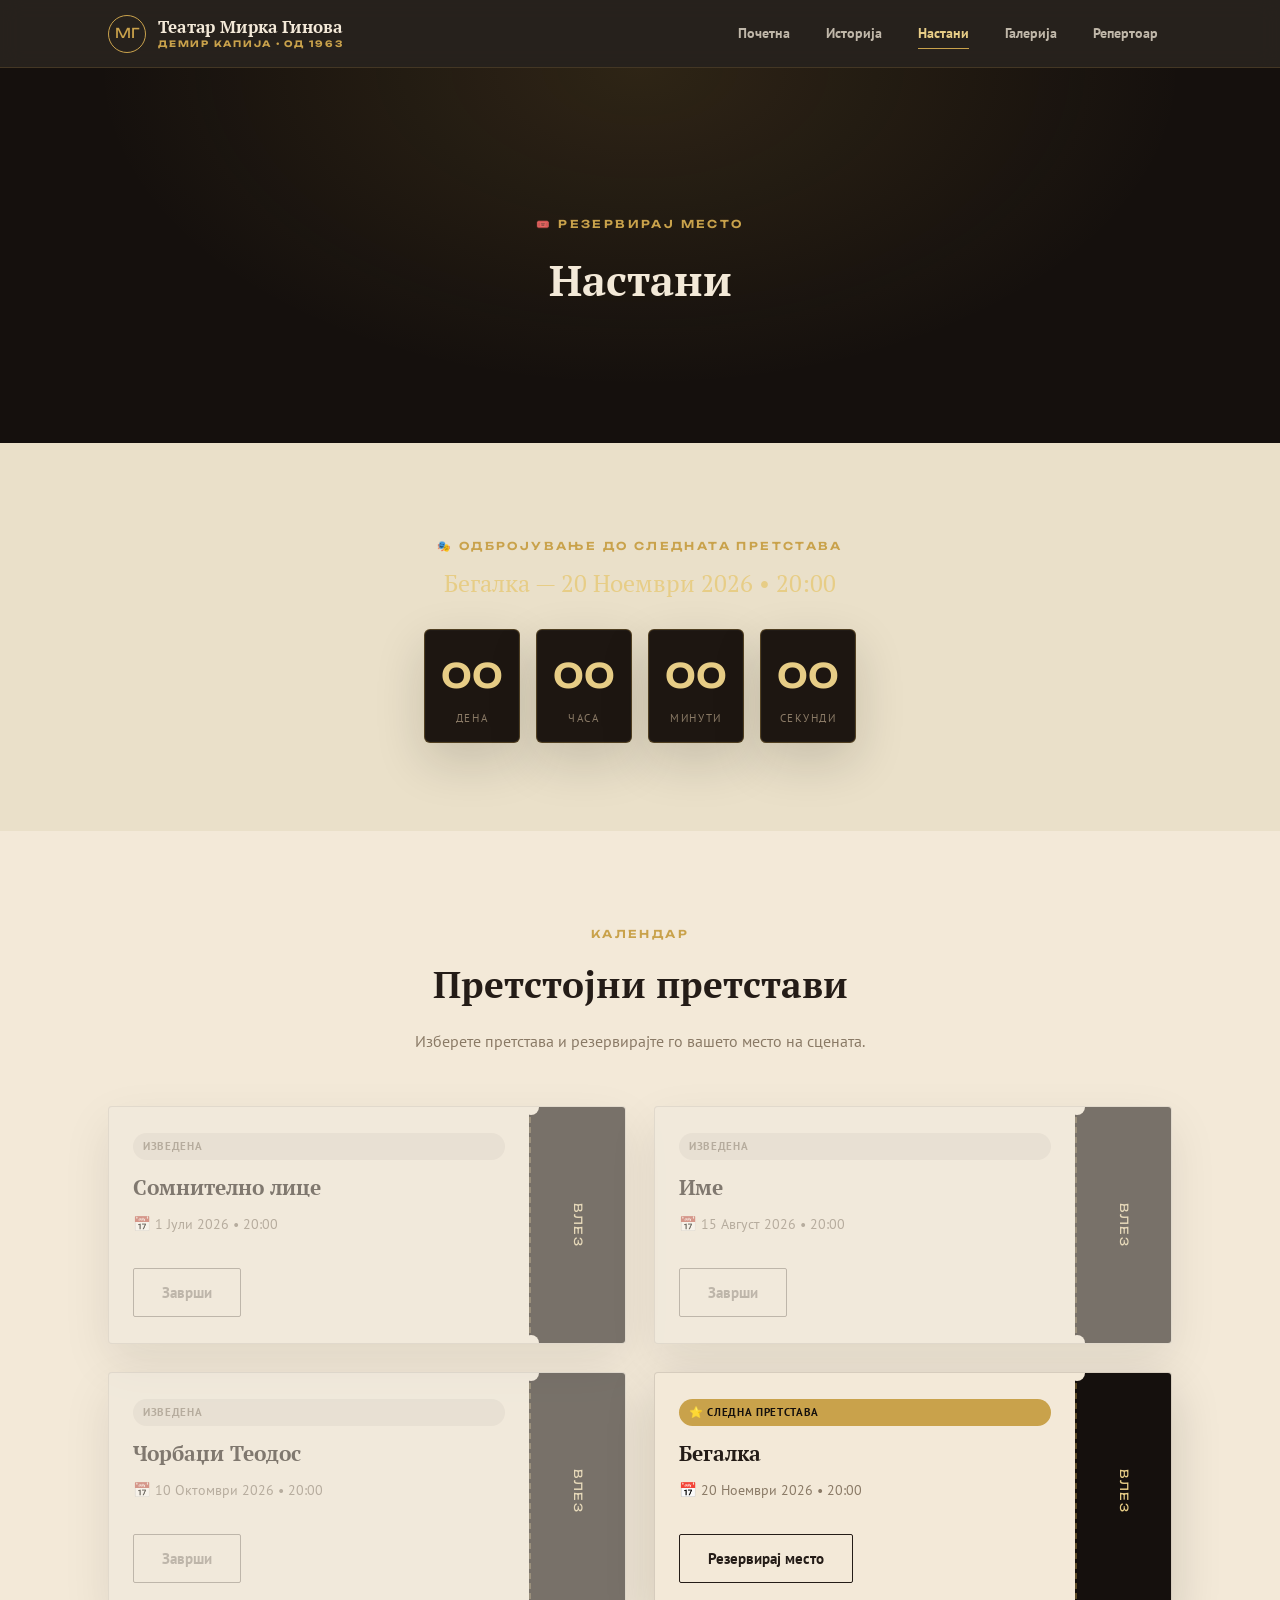
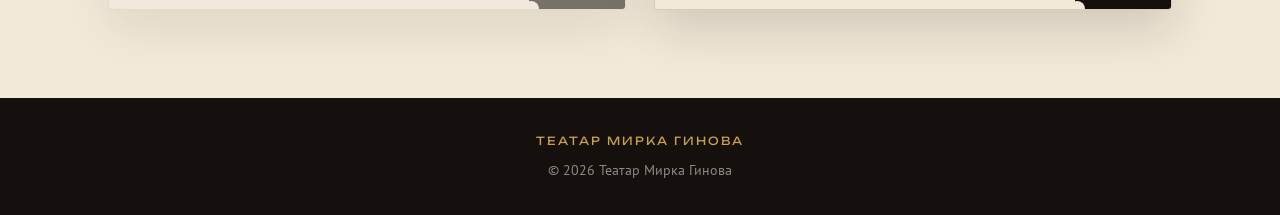
==== events.html @ 39ac3cd8 "Redesign site: new theme, animations, dynamic countdown" ====
<!DOCTYPE html>
<html lang="mk">
<head>
<meta charset="UTF-8">
<meta name="viewport" content="width=device-width, initial-scale=1.0">
<title>Настани | Театар Мирка Гинова</title>
<meta name="description" content="Официјален вебсајт на Театар Мирка Гинова. Настани, историја, галерија и културни активности.">
<link rel="stylesheet" href="style.css">
</head>
<body>

<header class="site-header">
  <div class="nav-wrap">
    <a class="brand" href="index.html">
      <span class="brand-mark">МГ</span>
      <span class="brand-name">Театар Мирка Гинова<small>Демир Капија • од 1963</small></span>
    </a>
    <button class="nav-toggle" aria-label="Мени"><span></span><span></span><span></span></button>
    <ul class="nav-links">
      <li><a href="index.html">Почетна</a></li>
      <li><a href="history.html">Историја</a></li>
      <li><a href="events.html">Настани</a></li>
      <li><a href="gallery.html">Галерија</a></li>
      <li><a href="repertoire.html">Репертоар</a></li>
    </ul>
  </div>
</header>

<section class="hero-small">
  <div class="curtain curtain-left"></div>
  <div class="curtain curtain-right"></div>
  <div class="hero-small-content">
    <span class="eyebrow">🎟️ Резервирај место</span>
    <h1>Настани</h1>
  </div>
</section>

<section data-countdown class="section-alt">
  <div class="container countdown-panel reveal">
    <div class="countdown-title">
      <span class="eyebrow">🎭 Одбројување до следната претстава</span>
      <div class="show-name" data-show-name>Се вчитува…</div>
    </div>
    <div class="countdown-grid">
      <div class="flip"><span class="num" data-d>00</span><span class="lbl">Дена</span></div>
      <div class="flip"><span class="num" data-h>00</span><span class="lbl">Часа</span></div>
      <div class="flip"><span class="num" data-m>00</span><span class="lbl">Минути</span></div>
      <div class="flip"><span class="num" data-s>00</span><span class="lbl">Секунди</span></div>
    </div>
  </div>
</section>

<section>
  <div class="container">
    <div class="section-head reveal">
      <span class="eyebrow">Календар</span>
      <h2>Претстојни претстави</h2>
      <p>Изберете претстава и резервирајте го вашето место на сцената.</p>
    </div>

    <div class="ticket-grid" id="ticket-grid">
      <article class="ticket reveal" data-show="somnitelno">
        <div class="ticket-main">
          <span class="badge badge-soon" data-badge>Наскоро</span>
          <h3>Сомнително лице</h3>
          <p class="meta">📅 1 Јули 2026 • 20:00</p>
          <button class="btn btn-outline" data-reserve="Сомнително лице">Резервирај место</button>
        </div>
        <div class="ticket-stub"><span>ВЛЕЗ</span></div>
      </article>

      <article class="ticket reveal reveal-delay-1" data-show="ime">
        <div class="ticket-main">
          <span class="badge badge-soon" data-badge>Наскоро</span>
          <h3>Име</h3>
          <p class="meta">📅 15 Август 2026 • 20:00</p>
          <button class="btn btn-outline" data-reserve="Име">Резервирај место</button>
        </div>
        <div class="ticket-stub"><span>ВЛЕЗ</span></div>
      </article>

      <article class="ticket reveal reveal-delay-2" data-show="teodos">
        <div class="ticket-main">
          <span class="badge badge-soon" data-badge>Наскоро</span>
          <h3>Чорбаџи Теодос</h3>
          <p class="meta">📅 10 Октомври 2026 • 20:00</p>
          <button class="btn btn-outline" data-reserve="Чорбаџи Теодос">Резервирај место</button>
        </div>
        <div class="ticket-stub"><span>ВЛЕЗ</span></div>
      </article>

      <article class="ticket reveal reveal-delay-3" data-show="begalka">
        <div class="ticket-main">
          <span class="badge badge-soon" data-badge>Наскоро</span>
          <h3>Бегалка</h3>
          <p class="meta">📅 20 Ноември 2026 • 20:00</p>
          <button class="btn btn-outline" data-reserve="Бегалка">Резервирај место</button>
        </div>
        <div class="ticket-stub"><span>ВЛЕЗ</span></div>
      </article>
    </div>
  </div>
</section>

<!-- Reservation confirmation modal -->
<div class="modal-overlay" id="reservation-modal">
  <div class="modal-box">
    <button class="modal-close" data-close-modal aria-label="Затвори">✕</button>
    <div class="modal-icon">🎟️</div>
    <h3>Резервација потврдена</h3>
    <p><span data-res-title>Претставата</span> — местото е ваше. Ви благодариме!</p>
    <div style="margin-top:22px;">
      <button class="btn btn-gold" data-close-modal>Во ред, фала!</button>
    </div>
  </div>
</div>

<footer class="site-footer">
  <span class="foot-mark">Театар Мирка Гинова</span>
  © 2026 Театар Мирка Гинова
</footer>

<script src="script.js"></script>
<script>
  // Mark next/past show badge dynamically based on SHOWS data
  document.addEventListener('DOMContentLoaded', () => {
    const now = new Date();
    const next = getNextShow();
    document.querySelectorAll('.ticket').forEach(t => {
      const id = t.dataset.show;
      const show = SHOWS.find(s => s.id === id);
      if (!show) return;
      const badge = t.querySelector('[data-badge]');
      const isPast = new Date(show.date) < now;
      if (show.id === next.id) {
        badge.textContent = '⭐ Следна претстава';
        badge.className = 'badge badge-next';
      } else if (isPast) {
        badge.textContent = 'Изведена';
        badge.className = 'badge badge-past';
        t.classList.add('is-past');
        const btn = t.querySelector('[data-reserve]');
        if (btn) { btn.disabled = true; btn.textContent = 'Заврши'; }
      }
    });
  });
</script>
</body>
</html>
---- style.css ----
@import url('https://fonts.googleapis.com/css2?family=Unbounded:wght@400;600;800&family=PT+Serif:ital,wght@0,400;0,700;1,400&family=PT+Sans:wght@400;700&family=Caveat:wght@600&display=swap');

/* ===================== TOKENS ===================== */
:root{
  --stage-black:#15100D;
  --stage-black-2:#1D1611;
  --curtain-1:#5E1723;
  --curtain-2:#7E2331;
  --curtain-3:#961F30;
  --gold:#C9A24B;
  --gold-light:#E7CD86;
  --cream:#F3E9D8;
  --cream-2:#EAE0C9;
  --ink:#241C17;
  --muted:#8A7A66;
  --line:rgba(36,28,23,0.14);
  --shadow-soft: 0 18px 50px rgba(21,16,13,0.16);
  --shadow-deep: 0 30px 70px rgba(0,0,0,0.4);
  --radius: 4px;
  --ease: cubic-bezier(.22,.68,0,1);
}

*,*::before,*::after{ box-sizing:border-box; }
html{ scroll-behavior:smooth; }
body{
  margin:0;
  background:var(--cream);
  color:var(--ink);
  font-family:'PT Sans', sans-serif;
  font-size:16px;
  line-height:1.65;
  -webkit-font-smoothing:antialiased;
}
img{ max-width:100%; display:block; }
a{ color:inherit; text-decoration:none; }
h1,h2,h3,h4{
  font-family:'PT Serif', serif;
  font-weight:700;
  margin:0;
  color:var(--ink);
}
.eyebrow{
  font-family:'Unbounded', sans-serif;
  font-size:.68rem;
  letter-spacing:.22em;
  text-transform:uppercase;
  color:var(--gold);
  font-weight:600;
}
.container{ max-width:1120px; margin:0 auto; padding:0 28px; }
.btn{
  display:inline-flex; align-items:center; gap:8px;
  font-family:'PT Sans', sans-serif; font-weight:700; font-size:.95rem;
  padding:14px 28px;
  border-radius:2px;
  border:1.5px solid transparent;
  cursor:pointer;
  transition:transform .35s var(--ease), box-shadow .35s var(--ease), background .3s ease, color .3s ease, border-color .3s ease;
  position:relative;
  overflow:hidden;
}
.btn:active{ transform:scale(.97); }
.btn-gold{
  background:var(--gold);
  color:var(--stage-black);
}
.btn-gold:hover{ background:var(--gold-light); box-shadow:0 10px 26px rgba(201,162,75,.35); transform:translateY(-2px); }
.btn-ghost{
  background:transparent;
  color:var(--cream);
  border-color:rgba(243,233,216,.4);
}
.btn-ghost:hover{ border-color:var(--gold); color:var(--gold-light); transform:translateY(-2px); }
.btn-outline{
  background:transparent;
  color:var(--ink);
  border-color:var(--ink);
}
.btn-outline:hover{ background:var(--ink); color:var(--cream); }
.btn:disabled{ opacity:.45; cursor:not-allowed; transform:none !important; box-shadow:none !important; }

/* ===================== HEADER / NAV ===================== */
.site-header{
  position:sticky; top:0; z-index:200;
  background:rgba(21,16,13,.92);
  backdrop-filter:blur(10px);
  border-bottom:1px solid rgba(201,162,75,.18);
}
.nav-wrap{
  display:flex; align-items:center; justify-content:space-between;
  padding:14px 28px; max-width:1120px; margin:0 auto;
}
.brand{ display:flex; align-items:center; gap:12px; }
.brand-mark{
  width:38px; height:38px; border-radius:50%;
  border:1.5px solid var(--gold);
  display:flex; align-items:center; justify-content:center;
  color:var(--gold); font-family:'Unbounded',sans-serif; font-size:.85rem;
  flex-shrink:0;
}
.brand-name{
  font-family:'PT Serif', serif; font-weight:700; font-size:1.05rem;
  color:var(--cream); letter-spacing:.01em; line-height:1.15;
}
.brand-name small{
  display:block; font-family:'Unbounded',sans-serif; font-size:.55rem;
  letter-spacing:.2em; color:var(--gold); text-transform:uppercase; margin-top:2px;
}
.nav-links{ display:flex; gap:8px; list-style:none; margin:0; padding:0; }
.nav-links a{
  position:relative;
  display:inline-block;
  padding:8px 14px;
  font-size:.88rem; font-weight:700;
  color:rgba(243,233,216,.75);
  transition:color .3s ease;
}
.nav-links a::after{
  content:'';
  position:absolute; left:14px; right:14px; bottom:4px; height:1.5px;
  background:var(--gold);
  transform:scaleX(0); transform-origin:left;
  transition:transform .35s var(--ease);
}
.nav-links a:hover, .nav-links a.active{ color:var(--gold-light); }
.nav-links a:hover::after, .nav-links a.active::after{ transform:scaleX(1); }
.nav-toggle{ display:none; }

/* ===================== HERO / CURTAIN ===================== */
.hero{
  position:relative;
  min-height:88vh;
  display:flex; align-items:center; justify-content:center;
  overflow:hidden;
  background:
    radial-gradient(ellipse at 50% 30%, rgba(201,162,75,.16), transparent 60%),
    var(--stage-black);
}
.hero-floor{
  position:absolute; inset:auto 0 0 0; height:35%;
  background:linear-gradient(to top, rgba(0,0,0,.55), transparent);
}
.spotlight{
  position:absolute; top:-20%; left:50%;
  width:900px; height:900px;
  transform:translateX(-50%);
  background:radial-gradient(circle, rgba(231,205,134,.16) 0%, rgba(231,205,134,0) 60%);
  animation:spotlight-drift 9s ease-in-out infinite;
  pointer-events:none;
}
@keyframes spotlight-drift{
  0%,100%{ transform:translateX(-53%) scale(1); }
  50%{ transform:translateX(-47%) scale(1.06); }
}
.curtain{
  position:absolute; top:0; bottom:0; width:52%; z-index:5;
  background:
    repeating-linear-gradient(90deg,
      var(--curtain-3) 0px, var(--curtain-2) 26px, var(--curtain-1) 52px, var(--curtain-2) 78px);
  box-shadow: inset 0 0 90px rgba(0,0,0,.55);
}
.curtain::before{
  content:''; position:absolute; inset:0;
  background:linear-gradient(to bottom, rgba(0,0,0,.35), transparent 18%, transparent 82%, rgba(0,0,0,.45));
}
.curtain-left{ left:0; animation:curtain-open-left 1.6s .3s var(--ease) both; border-right:3px solid rgba(201,162,75,.5); }
.curtain-right{ right:0; animation:curtain-open-right 1.6s .3s var(--ease) both; border-left:3px solid rgba(201,162,75,.5); }
@keyframes curtain-open-left{
  0%{ transform:translateX(0); }
  100%{ transform:translateX(-100%); }
}
@keyframes curtain-open-right{
  0%{ transform:translateX(0); }
  100%{ transform:translateX(100%); }
}
.hero-content{
  position:relative; z-index:2; text-align:center; color:var(--cream);
  padding:40px 24px;
  opacity:0; transform:translateY(16px);
  animation:hero-reveal 1s 1.7s var(--ease) forwards;
  max-width:760px;
}
@keyframes hero-reveal{ to{ opacity:1; transform:translateY(0); } }
.hero-logo{
  width:78px; height:78px; border-radius:50%; object-fit:cover;
  border:2px solid var(--gold); margin:0 auto 22px; box-shadow:var(--shadow-deep);
}
.hero h1{
  font-family:'PT Serif', serif; color:var(--cream);
  font-size:clamp(2.1rem, 5.5vw, 3.6rem);
  letter-spacing:.01em;
}
.hero .tagline{
  font-family:'Caveat', cursive; font-size:1.5rem; color:var(--gold-light);
  margin-top:10px;
}
.hero .subline{
  color:rgba(243,233,216,.7); font-size:1rem; margin-top:16px;
}
.hero-ctas{ display:flex; gap:14px; justify-content:center; margin-top:32px; flex-wrap:wrap; }

/* Small hero (inner pages) */
.hero-small{
  min-height:38vh;
  background:
    radial-gradient(ellipse at 50% 0%, rgba(201,162,75,.14), transparent 60%),
    var(--stage-black);
  display:flex; align-items:center; justify-content:center; text-align:center;
  position:relative; overflow:hidden;
}
.hero-small .curtain{ width:22%; }
.hero-small-content{ position:relative; z-index:2; color:var(--cream); padding:60px 24px 40px; }
.hero-small .eyebrow{ display:block; margin-bottom:10px; }
.hero-small h1{ color:var(--cream); font-size:clamp(1.8rem,4vw,2.7rem); }

/* ===================== SECTIONS ===================== */
section{ padding:88px 0; }
.section-alt{ background:var(--cream-2); }
.section-dark{ background:var(--stage-black); color:var(--cream); }
.section-head{ text-align:center; max-width:640px; margin:0 auto 52px; }
.section-head h2{ font-size:clamp(1.6rem,3.5vw,2.3rem); margin-top:10px; }
.section-head p{ color:var(--muted); margin-top:12px; }
.section-dark .section-head p{ color:rgba(243,233,216,.65); }
.divider-gold{
  width:56px; height:2px; background:var(--gold); margin:14px auto 0; border-radius:2px;
}

/* reveal-on-scroll */
.reveal{ opacity:0; transform:translateY(26px); transition:opacity .8s var(--ease), transform .8s var(--ease); }
.reveal.in-view{ opacity:1; transform:translateY(0); }
.reveal-delay-1.in-view{ transition-delay:.08s; }
.reveal-delay-2.in-view{ transition-delay:.16s; }
.reveal-delay-3.in-view{ transition-delay:.24s; }
.reveal-delay-4.in-view{ transition-delay:.32s; }

/* Quick links / cards grid */
.quick-grid{ display:grid; grid-template-columns:repeat(3,1fr); gap:24px; }
.quick-card{
  background:var(--cream); border:1px solid var(--line); border-radius:var(--radius);
  padding:34px 24px; text-align:center;
  box-shadow:var(--shadow-soft);
  transition:transform .4s var(--ease), box-shadow .4s var(--ease), border-color .4s ease;
}
.quick-card:hover{ transform:translateY(-8px); box-shadow:0 26px 60px rgba(21,16,13,.18); border-color:var(--gold); }
.quick-card .icon{
  width:56px; height:56px; border-radius:50%; margin:0 auto 18px;
  display:flex; align-items:center; justify-content:center; font-size:1.5rem;
  background:var(--stage-black); color:var(--gold);
  transition:transform .5s var(--ease);
}
.quick-card:hover .icon{ transform:rotate(-8deg) scale(1.08); }
.quick-card h3{ font-size:1.1rem; }
.quick-card p{ color:var(--muted); font-size:.92rem; margin-top:8px; }
.quick-card .go{ display:inline-block; margin-top:14px; font-size:.82rem; color:var(--gold); font-weight:700; letter-spacing:.04em; }

/* About */
.about-grid{ display:grid; grid-template-columns:1fr 1fr; gap:60px; align-items:center; }
.about-grid p{ margin:0 0 16px; color:var(--ink); }
.about-figure{
  position:relative; border-radius:var(--radius); overflow:hidden;
  box-shadow:var(--shadow-deep); aspect-ratio:4/5;
  background:linear-gradient(160deg,var(--curtain-2),var(--stage-black));
  display:flex; align-items:center; justify-content:center;
}
.about-figure img{ width:100%; height:100%; object-fit:cover; }
.about-figure .mask-frame{
  position:absolute; inset:14px; border:1.5px solid rgba(201,162,75,.55); pointer-events:none;
}

/* ===================== COUNTDOWN ===================== */
.countdown-panel{
  display:flex; flex-direction:column; align-items:center; gap:26px;
}
.countdown-title{ text-align:center; }
.countdown-title .show-name{ font-family:'PT Serif',serif; font-size:1.5rem; color:var(--gold-light); margin-top:6px; }
.countdown-grid{ display:flex; gap:16px; flex-wrap:wrap; justify-content:center; }
.flip{
  width:96px; padding:18px 0 14px;
  background:var(--stage-black-2);
  border:1px solid rgba(201,162,75,.3);
  border-radius:6px;
  text-align:center;
  box-shadow:inset 0 0 0 1px rgba(255,255,255,.02), var(--shadow-soft);
}
.flip .num{
  font-family:'Unbounded', sans-serif; font-size:2.1rem; font-weight:600;
  color:var(--gold-light);
  display:inline-block;
  transition:transform .25s ease, opacity .25s ease;
}
.flip .num.pulse{ animation:digit-pulse .4s ease; }
@keyframes digit-pulse{
  0%{ transform:translateY(-6px) scale(.94); opacity:.4; }
  100%{ transform:translateY(0) scale(1); opacity:1; }
}
.flip .lbl{ display:block; margin-top:6px; font-size:.68rem; letter-spacing:.14em; text-transform:uppercase; color:var(--muted); }

/* ===================== CONTACT ===================== */
.contact-grid{ display:grid; grid-template-columns:repeat(3,1fr); gap:24px; }
.contact-card{
  background:var(--cream); border:1px solid var(--line); border-radius:var(--radius);
  padding:28px; text-align:center; box-shadow:var(--shadow-soft);
  transition:transform .35s var(--ease);
}
.contact-card:hover{ transform:translateY(-5px); }
.contact-card .icon{ font-size:1.6rem; margin-bottom:10px; color:var(--gold); }
.contact-card h4{ font-size:1rem; margin-bottom:6px; }
.contact-card p, .contact-card a{ color:var(--muted); font-size:.94rem; }
.contact-card a:hover{ color:var(--curtain-2); }

/* ===================== FOOTER ===================== */
.site-footer{
  background:var(--stage-black); color:rgba(243,233,216,.55);
  padding:34px 0; text-align:center; font-size:.85rem;
}
.site-footer .foot-mark{ color:var(--gold); font-family:'Unbounded',sans-serif; font-size:.7rem; letter-spacing:.18em; text-transform:uppercase; display:block; margin-bottom:8px; }

/* ===================== TIMELINE (history) ===================== */
.timeline{ position:relative; max-width:820px; margin:0 auto; }
.timeline::before{
  content:''; position:absolute; left:26px; top:6px; bottom:6px; width:2px;
  background:linear-gradient(to bottom, var(--gold), rgba(201,162,75,.15));
}
.timeline-item{ position:relative; padding-left:70px; margin-bottom:52px; }
.timeline-item:last-child{ margin-bottom:0; }
.timeline-dot{
  position:absolute; left:14px; top:2px; width:26px; height:26px; border-radius:50%;
  background:var(--stage-black); border:2px solid var(--gold);
  display:flex; align-items:center; justify-content:center; font-size:.85rem;
  color:var(--gold-light); z-index:2;
}
.timeline-year{
  font-family:'Unbounded', sans-serif; font-size:.72rem; letter-spacing:.1em;
  color:var(--gold); text-transform:uppercase; font-weight:600;
}
.timeline-item h3{ margin-top:6px; font-size:1.25rem; }
.timeline-item p{ color:var(--ink); margin-top:10px; }
.timeline-item p + p{ margin-top:12px; }

/* ===================== EVENTS / TICKETS ===================== */
.ticket-grid{ display:grid; grid-template-columns:repeat(2,1fr); gap:28px; }
.ticket{
  position:relative;
  background:var(--cream);
  border:1px solid var(--line);
  border-radius:var(--radius);
  box-shadow:var(--shadow-soft);
  display:flex;
  overflow:hidden;
  transition:transform .4s var(--ease), box-shadow .4s var(--ease);
}
.ticket:hover{ transform:translateY(-6px); box-shadow:0 26px 60px rgba(21,16,13,.2); }
.ticket.is-past{ opacity:.55; filter:grayscale(.4); }
.ticket-main{ flex:1; padding:26px 24px; display:flex; flex-direction:column; }
.ticket-main .btn{ margin-top:18px; align-self:flex-start; }
.ticket-main .badge{
  display:inline-block; font-size:.7rem; font-weight:700; letter-spacing:.06em;
  padding:4px 10px; border-radius:20px; margin-bottom:10px; text-transform:uppercase;
}
.badge-next{ background:var(--gold); color:var(--stage-black); }
.badge-soon{ background:rgba(36,28,23,.08); color:var(--muted); }
.badge-past{ background:rgba(36,28,23,.08); color:var(--muted); }
.ticket-main h3{ font-size:1.3rem; }
.ticket-main .meta{ color:var(--muted); font-size:.9rem; margin-top:8px; }
.ticket-stub{
  width:96px; flex-shrink:0;
  background:var(--stage-black);
  color:var(--gold-light);
  display:flex; align-items:center; justify-content:center;
  position:relative;
  border-left:2px dashed rgba(201,162,75,.4);
}
.ticket-stub::before, .ticket-stub::after{
  content:''; position:absolute; left:-8px; width:16px; height:16px; border-radius:50%;
  background:var(--cream);
}
.ticket-stub::before{ top:-8px; }
.ticket-stub::after{ bottom:-8px; }
.ticket-stub span{
  writing-mode:vertical-rl; font-family:'Unbounded',sans-serif; font-size:.7rem;
  letter-spacing:.14em; text-transform:uppercase;
}
.ticket-action{ padding:0 22px 22px; }

/* Modal (shared: reservation + lightbox) */
.modal-overlay{
  position:fixed; inset:0; background:rgba(21,16,13,.72);
  display:flex; align-items:center; justify-content:center; z-index:500;
  opacity:0; pointer-events:none; transition:opacity .3s ease;
  padding:24px;
}
.modal-overlay.open{ opacity:1; pointer-events:auto; }
.modal-box{
  background:var(--cream); border-radius:6px; max-width:420px; width:100%;
  padding:40px 32px; text-align:center; position:relative;
  transform:scale(.92) translateY(10px); transition:transform .35s var(--ease);
  box-shadow:var(--shadow-deep);
}
.modal-overlay.open .modal-box{ transform:scale(1) translateY(0); }
.modal-close{
  position:absolute; top:14px; right:16px; background:none; border:none; font-size:1.2rem;
  cursor:pointer; color:var(--muted); transition:transform .3s ease, color .3s ease;
}
.modal-close:hover{ color:var(--curtain-2); transform:rotate(90deg); }
.modal-icon{ font-size:2.4rem; margin-bottom:14px; }
.modal-box h3{ font-size:1.3rem; margin-bottom:8px; }
.modal-box p{ color:var(--muted); }

/* ===================== GALLERY ===================== */
.gallery-play{ margin-bottom:64px; }
.gallery-play:last-child{ margin-bottom:0; }
.gallery-play-head{ display:flex; align-items:baseline; gap:14px; margin-bottom:24px; flex-wrap:wrap; }
.gallery-play-head h3{ font-size:1.4rem; }
.gallery-play-head span{ color:var(--muted); font-size:.9rem; }
.gallery-grid{ display:grid; grid-template-columns:repeat(5,1fr); gap:14px; }
.gallery-thumb{
  position:relative; aspect-ratio:3/4; border-radius:4px; overflow:hidden; cursor:pointer;
  box-shadow:var(--shadow-soft);
}
.gallery-thumb img{ width:100%; height:100%; object-fit:cover; transition:transform .6s var(--ease), filter .5s ease; }
.gallery-thumb:hover img{ transform:scale(1.08); }
.gallery-thumb::after{
  content:'';
  position:absolute; inset:0;
  background:linear-gradient(to top, rgba(21,16,13,.65), transparent 45%);
  opacity:0; transition:opacity .4s ease;
}
.gallery-thumb:hover::after{ opacity:1; }
.gallery-thumb .cap{
  position:absolute; left:10px; bottom:8px; color:var(--cream); font-size:.78rem; font-weight:700;
  opacity:0; transform:translateY(6px); transition:all .4s ease;
}
.gallery-thumb:hover .cap{ opacity:1; transform:translateY(0); }

.lightbox-overlay{
  position:fixed; inset:0; background:rgba(10,7,5,.94); z-index:600;
  display:flex; align-items:center; justify-content:center;
  opacity:0; pointer-events:none; transition:opacity .3s ease;
}
.lightbox-overlay.open{ opacity:1; pointer-events:auto; }
.lightbox-img-wrap{ max-width:80vw; max-height:80vh; position:relative; }
.lightbox-img-wrap img{ max-width:80vw; max-height:80vh; border-radius:4px; box-shadow:0 30px 80px rgba(0,0,0,.6); }
.lightbox-nav{
  position:absolute; top:50%; transform:translateY(-50%);
  background:rgba(243,233,216,.1); border:1px solid rgba(243,233,216,.3); color:var(--cream);
  width:48px; height:48px; border-radius:50%; font-size:1.3rem; cursor:pointer;
  display:flex; align-items:center; justify-content:center;
  transition:background .3s ease, transform .3s ease;
}
.lightbox-nav:hover{ background:rgba(201,162,75,.3); transform:translateY(-50%) scale(1.08); }
.lightbox-prev{ left:-70px; }
.lightbox-next{ right:-70px; }
.lightbox-close{
  position:absolute; top:-52px; right:0; background:none; border:none; color:var(--cream);
  font-size:1.6rem; cursor:pointer; transition:transform .3s ease;
}
.lightbox-close:hover{ transform:rotate(90deg); }

/* ===================== REPERTOIRE ===================== */
.repertoire-grid{ display:grid; grid-template-columns:repeat(4,1fr); gap:24px; }
.repertoire-card{
  background:var(--cream); border-radius:var(--radius); overflow:hidden;
  box-shadow:var(--shadow-soft); border:1px solid var(--line);
  transition:transform .4s var(--ease), box-shadow .4s var(--ease);
}
.repertoire-card:hover{ transform:translateY(-8px); box-shadow:0 26px 60px rgba(21,16,13,.2); }
.repertoire-poster{ aspect-ratio:3/4; overflow:hidden; background:var(--stage-black-2); position:relative; }
.repertoire-poster img{ width:100%; height:100%; object-fit:cover; transition:transform .6s var(--ease); }
.repertoire-card:hover .repertoire-poster img{ transform:scale(1.06); }
.repertoire-body{ padding:20px; }
.repertoire-body .badge{ display:inline-block; font-size:.68rem; font-weight:700; letter-spacing:.06em; padding:3px 9px; border-radius:20px; text-transform:uppercase; margin-bottom:10px; background:var(--gold); color:var(--stage-black); }
.repertoire-body h3{ font-size:1.15rem; }
.repertoire-body .meta{ color:var(--muted); font-size:.85rem; margin-top:8px; line-height:1.5; }
.repertoire-body .meta b{ color:var(--ink); }

/* ===================== RESPONSIVE ===================== */
@media (max-width:880px){
  .about-grid{ grid-template-columns:1fr; }
  .quick-grid{ grid-template-columns:1fr; }
  .contact-grid{ grid-template-columns:1fr; }
  .ticket-grid{ grid-template-columns:1fr; }
  .repertoire-grid{ grid-template-columns:repeat(2,1fr); }
  .gallery-grid{ grid-template-columns:repeat(3,1fr); }
  .nav-links{
    position:fixed; top:66px; left:0; right:0; bottom:0;
    background:var(--stage-black); flex-direction:column; padding:20px 28px;
    transform:translateX(100%); transition:transform .4s var(--ease);
  }
  .nav-links.open{ transform:translateX(0); }
  .nav-links a{ font-size:1.1rem; padding:14px 4px; border-bottom:1px solid rgba(243,233,216,.08); }
  .nav-toggle{
    display:flex; flex-direction:column; gap:5px; background:none; border:none; cursor:pointer; padding:8px;
  }
  .nav-toggle span{ width:22px; height:2px; background:var(--gold); transition:transform .3s ease, opacity .3s ease; }
  .lightbox-prev{ left:10px; }
  .lightbox-next{ right:10px; }
}
@media (max-width:560px){
  .gallery-grid{ grid-template-columns:repeat(2,1fr); }
  .repertoire-grid{ grid-template-columns:1fr; }
  .flip{ width:74px; padding:12px 0 10px; }
  .flip .num{ font-size:1.5rem; }
}

@media (prefers-reduced-motion: reduce){
  *{ animation-duration:.001ms !important; animation-iteration-count:1 !important; transition-duration:.001ms !important; scroll-behavior:auto !important; }
}
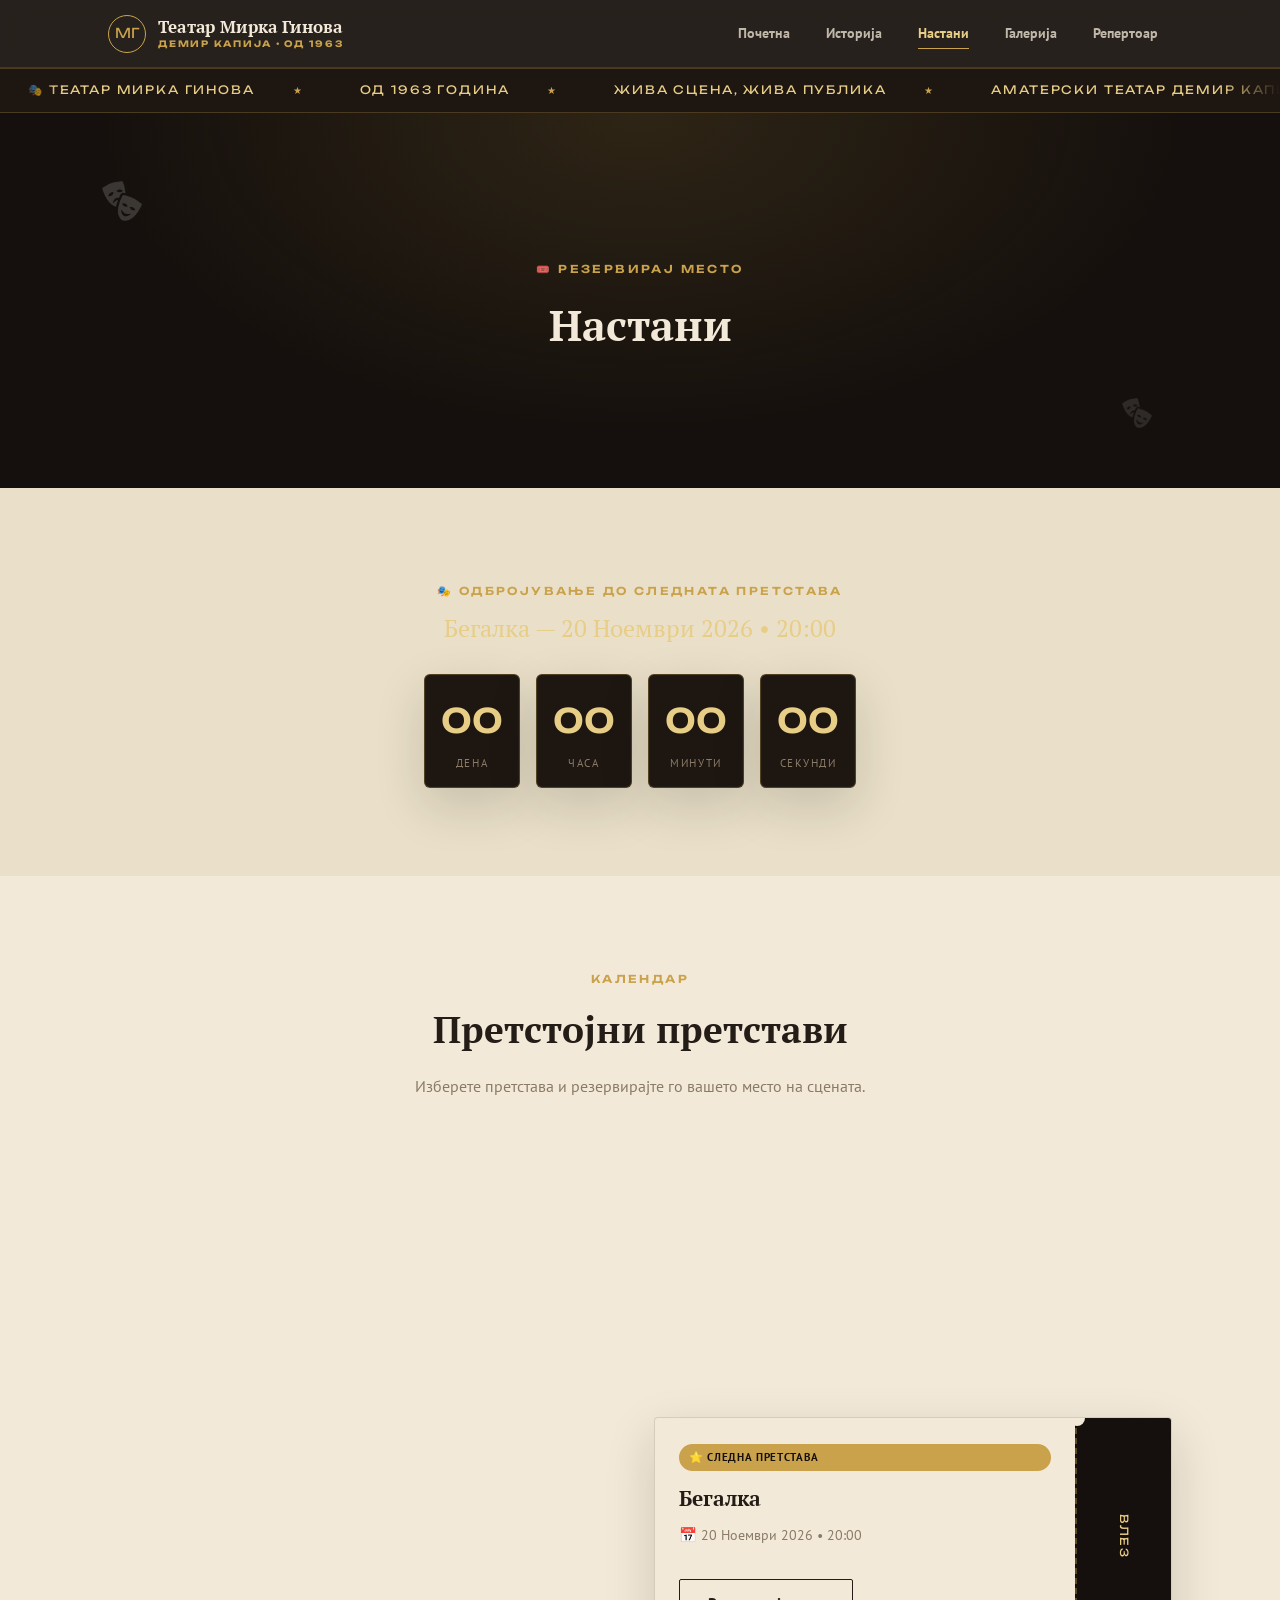
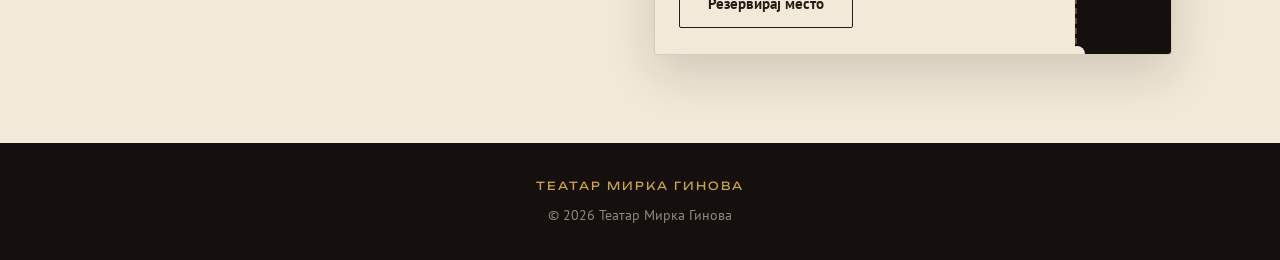
==== commit 3a2a375c: "Add favicon, marquee, page transitions, and more animation" ====
--- a/events.html
+++ b/events.html
@@ -5,9 +5,17 @@
 <meta name="viewport" content="width=device-width, initial-scale=1.0">
 <title>Настани | Театар Мирка Гинова</title>
 <meta name="description" content="Официјален вебсајт на Театар Мирка Гинова. Настани, историја, галерија и културни активности.">
+<link rel="icon" type="image/png" sizes="512x512" href="favicon-512.png">
+<link rel="icon" type="image/png" sizes="192x192" href="favicon-192.png">
+<link rel="icon" type="image/png" sizes="32x32" href="favicon-32.png">
+<link rel="icon" type="image/png" sizes="16x16" href="favicon-16.png">
+<link rel="apple-touch-icon" href="favicon-180.png">
+<link rel="icon" href="favicon.ico">
 <link rel="stylesheet" href="style.css">
 </head>
 <body>
+<div class="scroll-progress"></div>
+<div class="page-transition"><div class="pt-panel pt-left"></div><div class="pt-panel pt-right"></div></div>
 
 <header class="site-header">
   <div class="nav-wrap">
@@ -26,9 +34,18 @@
   </div>
 </header>
 
+<div class="marquee" aria-hidden="true">
+  <div class="marquee-track">
+    <span>🎭 Театар Мирка Гинова</span><span>Од 1963 година</span><span>Жива сцена, жива публика</span><span>Аматерски театар Демир Капија</span>
+    <span>🎭 Театар Мирка Гинова</span><span>Од 1963 година</span><span>Жива сцена, жива публика</span><span>Аматерски театар Демир Капија</span>
+  </div>
+</div>
+
 <section class="hero-small">
   <div class="curtain curtain-left"></div>
   <div class="curtain curtain-right"></div>
+  <img class="float-mask m1" src="mask-icon-white.png" alt="" style="width:40px; top:18%; left:8%;">
+  <img class="float-mask m2" src="mask-icon-white.png" alt="" style="width:30px; bottom:16%; right:10%;">
   <div class="hero-small-content">
     <span class="eyebrow">🎟️ Резервирај место</span>
     <h1>Настани</h1>
--- a/style.css
+++ b/style.css
@@ -502,6 +502,104 @@
   .flip .num{ font-size:1.5rem; }
 }
 
+/* ===================== SCROLL PROGRESS BAR ===================== */
+.scroll-progress{
+  position:fixed; top:0; left:0; height:3px; width:0%;
+  background:linear-gradient(90deg, var(--curtain-2), var(--gold));
+  z-index:999; transition:width .1s linear;
+}
+
+/* ===================== HEADER SHRINK ===================== */
+.site-header{ transition:padding .3s ease, box-shadow .3s ease; }
+.site-header.shrink .nav-wrap{ padding:8px 28px; }
+.site-header.shrink{ box-shadow:0 6px 24px rgba(0,0,0,.3); }
+.site-header.shrink .brand-mark{ width:32px; height:32px; }
+
+/* ===================== MARQUEE TICKER ===================== */
+.marquee{
+  background:var(--stage-black-2);
+  border-top:1px solid rgba(201,162,75,.25);
+  border-bottom:1px solid rgba(201,162,75,.25);
+  overflow:hidden;
+  padding:12px 0;
+  position:relative;
+}
+.marquee::before, .marquee::after{
+  content:''; position:absolute; top:0; bottom:0; width:60px; z-index:2;
+}
+.marquee::before{ left:0; background:linear-gradient(to right, var(--stage-black-2), transparent); }
+.marquee::after{ right:0; background:linear-gradient(to left, var(--stage-black-2), transparent); }
+.marquee-track{
+  display:flex; width:max-content;
+  animation:marquee-scroll 26s linear infinite;
+}
+.marquee-track span{
+  display:inline-flex; align-items:center; gap:10px;
+  font-family:'Unbounded', sans-serif; font-size:.72rem; letter-spacing:.16em;
+  text-transform:uppercase; color:var(--gold-light); padding:0 28px; white-space:nowrap;
+}
+.marquee-track span::after{ content:'★'; color:var(--gold); font-size:.6rem; margin-left:28px; }
+@keyframes marquee-scroll{
+  0%{ transform:translateX(0); }
+  100%{ transform:translateX(-50%); }
+}
+
+/* ===================== STATS COUNTER ===================== */
+.stats-grid{ display:grid; grid-template-columns:repeat(4,1fr); gap:24px; text-align:center; }
+.stat{ padding:12px; }
+.stat .stat-num{
+  font-family:'Unbounded', sans-serif; font-weight:700;
+  font-size:clamp(2.1rem,4.5vw,3rem);
+  color:var(--gold);
+  display:inline-flex; align-items:baseline; gap:2px;
+}
+.stat .stat-label{ margin-top:8px; color:rgba(243,233,216,.65); font-size:.88rem; letter-spacing:.02em; }
+
+/* ===================== CARD TILT ===================== */
+.tilt{ transform-style:preserve-3d; will-change:transform; }
+
+/* ===================== BUTTON SHINE ===================== */
+.btn-gold::before{
+  content:'';
+  position:absolute; top:0; left:-60%; width:40%; height:100%;
+  background:linear-gradient(120deg, transparent, rgba(255,255,255,.55), transparent);
+  transform:skewX(-20deg);
+  transition:left .6s ease;
+}
+.btn-gold:hover::before{ left:130%; }
+
+/* ===================== FLOATING MASK DECORATIONS ===================== */
+.float-mask{
+  position:absolute; opacity:.16; pointer-events:none; z-index:1;
+  animation:float-drift 12s ease-in-out infinite;
+}
+.float-mask.m2{ animation-duration:15s; animation-delay:-4s; opacity:.11; }
+.float-mask.m3{ animation-duration:10s; animation-delay:-7s; opacity:.09; }
+@keyframes float-drift{
+  0%,100%{ transform:translateY(0) rotate(0deg); }
+  50%{ transform:translateY(-22px) rotate(6deg); }
+}
+
+/* ===================== PAGE TRANSITION CURTAIN ===================== */
+.page-transition{ position:fixed; inset:0; z-index:9999; pointer-events:none; }
+.pt-panel{
+  position:absolute; top:0; bottom:0; width:50%;
+  background:repeating-linear-gradient(90deg,
+      var(--curtain-3) 0px, var(--curtain-2) 26px, var(--curtain-1) 52px, var(--curtain-2) 78px);
+  box-shadow:inset 0 0 90px rgba(0,0,0,.55);
+}
+.pt-left{ left:0; transform:translateX(-100%); }
+.pt-right{ right:0; transform:translateX(100%); }
+.page-transition.closing{ pointer-events:auto; }
+.page-transition.closing .pt-left{ animation:pt-close-left .45s var(--ease) forwards; }
+.page-transition.closing .pt-right{ animation:pt-close-right .45s var(--ease) forwards; }
+@keyframes pt-close-left{ to{ transform:translateX(0); } }
+@keyframes pt-close-right{ to{ transform:translateX(0); } }
+
+@media (max-width:880px){
+  .stats-grid{ grid-template-columns:repeat(2,1fr); }
+}
+
 @media (prefers-reduced-motion: reduce){
   *{ animation-duration:.001ms !important; animation-iteration-count:1 !important; transition-duration:.001ms !important; scroll-behavior:auto !important; }
 }
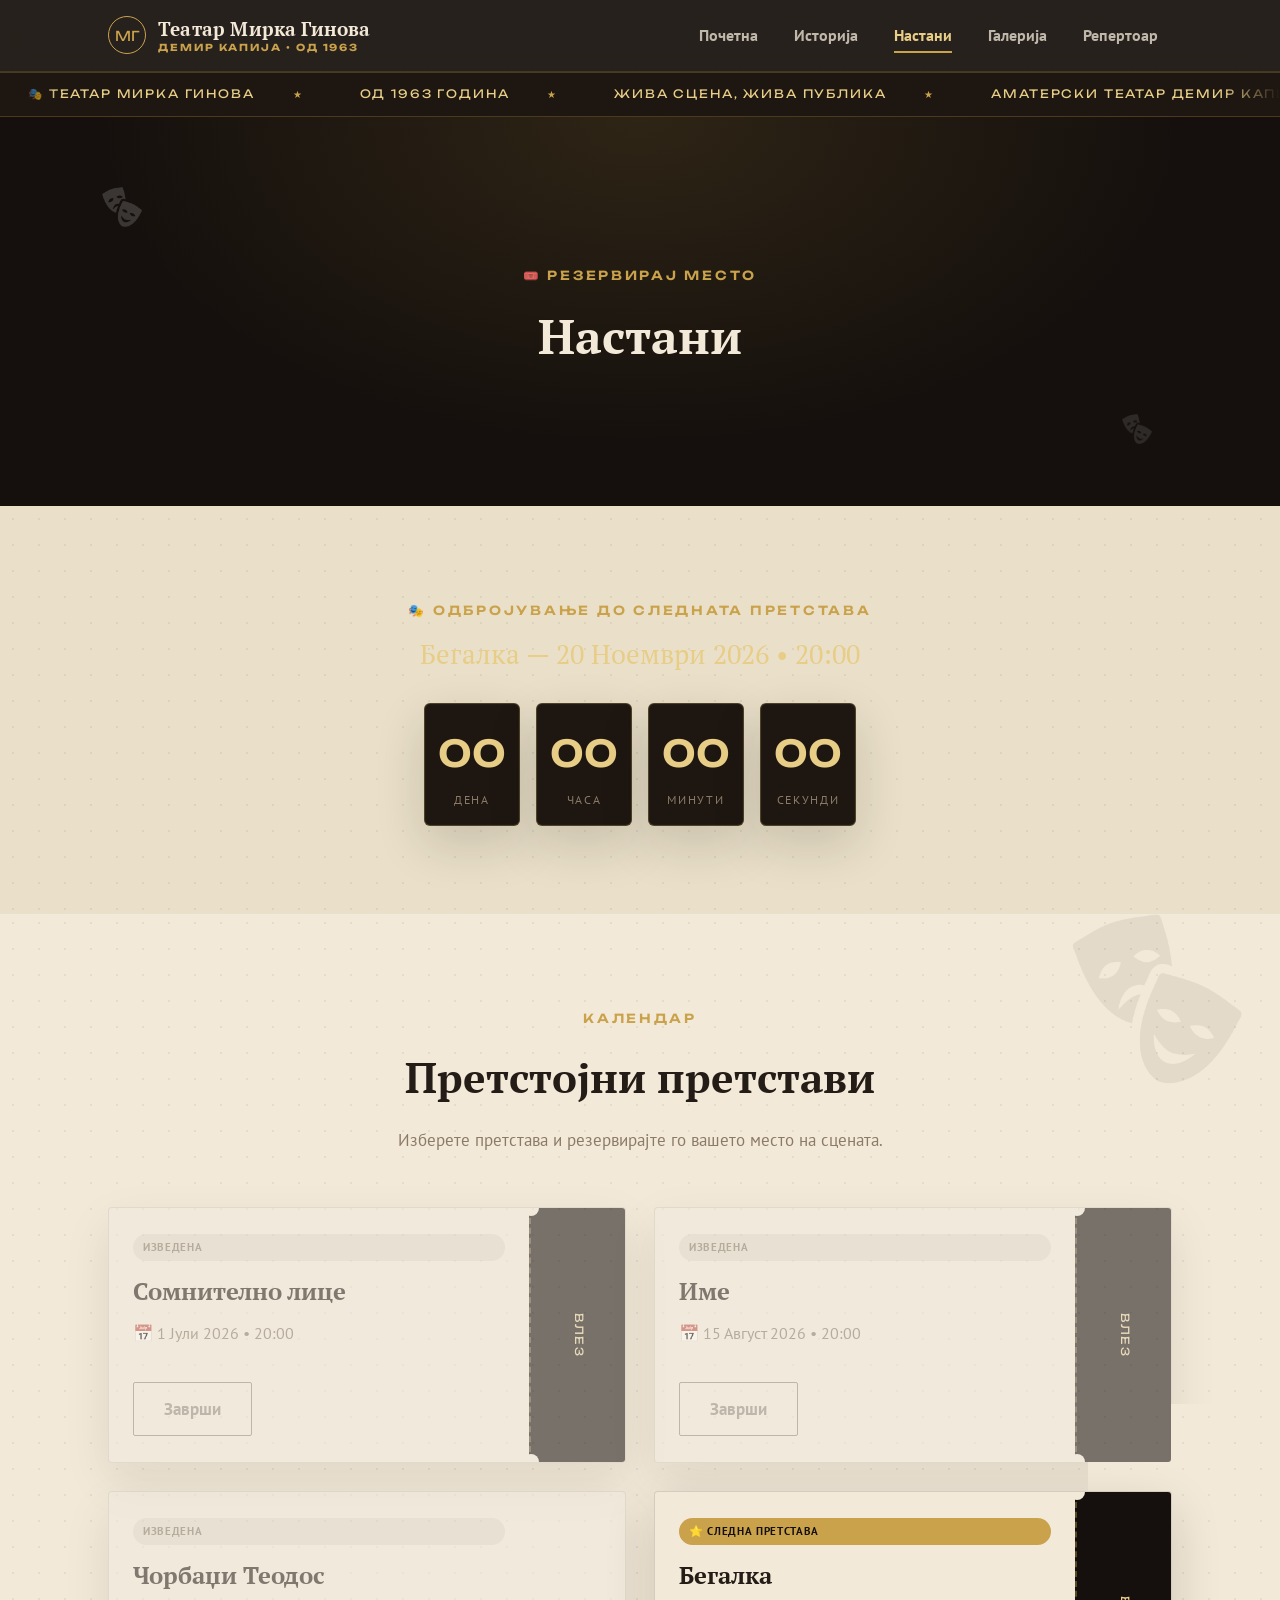
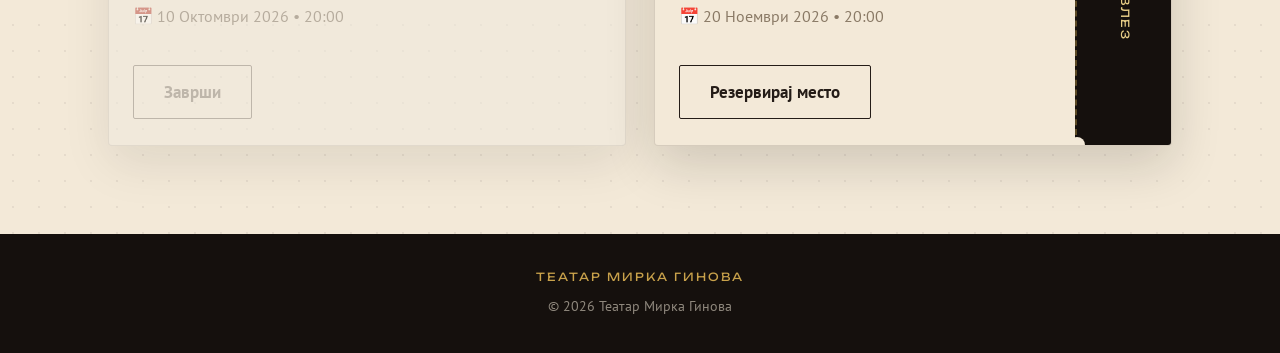
==== commit cbef790e: "Bigger typography, background texture, and watermark icons" ====
--- a/events.html
+++ b/events.html
@@ -69,6 +69,7 @@
 
 <section>
   <div class="container">
+    <img class="watermark wm-lg" src="mask-icon-ink.png" alt="" style="top:0; right:3%;">
     <div class="section-head reveal">
       <span class="eyebrow">Календар</span>
       <h2>Претстојни претстави</h2>
--- a/style.css
+++ b/style.css
@@ -24,11 +24,13 @@
 html{ scroll-behavior:smooth; }
 body{
   margin:0;
-  background:var(--cream);
+  background-color:var(--cream);
+  background-image:radial-gradient(rgba(36,28,23,.065) 1.5px, transparent 1.5px);
+  background-size:26px 26px;
   color:var(--ink);
   font-family:'PT Sans', sans-serif;
-  font-size:16px;
-  line-height:1.65;
+  font-size:18px;
+  line-height:1.7;
   -webkit-font-smoothing:antialiased;
 }
 img{ max-width:100%; display:block; }
@@ -41,7 +43,7 @@
 }
 .eyebrow{
   font-family:'Unbounded', sans-serif;
-  font-size:.68rem;
+  font-size:.78rem;
   letter-spacing:.22em;
   text-transform:uppercase;
   color:var(--gold);
@@ -50,8 +52,8 @@
 .container{ max-width:1120px; margin:0 auto; padding:0 28px; }
 .btn{
   display:inline-flex; align-items:center; gap:8px;
-  font-family:'PT Sans', sans-serif; font-weight:700; font-size:.95rem;
-  padding:14px 28px;
+  font-family:'PT Sans', sans-serif; font-weight:700; font-size:1.05rem;
+  padding:15px 30px;
   border-radius:2px;
   border:1.5px solid transparent;
   cursor:pointer;
@@ -99,11 +101,11 @@
   flex-shrink:0;
 }
 .brand-name{
-  font-family:'PT Serif', serif; font-weight:700; font-size:1.05rem;
+  font-family:'PT Serif', serif; font-weight:700; font-size:1.2rem;
   color:var(--cream); letter-spacing:.01em; line-height:1.15;
 }
 .brand-name small{
-  display:block; font-family:'Unbounded',sans-serif; font-size:.55rem;
+  display:block; font-family:'Unbounded',sans-serif; font-size:.6rem;
   letter-spacing:.2em; color:var(--gold); text-transform:uppercase; margin-top:2px;
 }
 .nav-links{ display:flex; gap:8px; list-style:none; margin:0; padding:0; }
@@ -111,7 +113,7 @@
   position:relative;
   display:inline-block;
   padding:8px 14px;
-  font-size:.88rem; font-weight:700;
+  font-size:.98rem; font-weight:700;
   color:rgba(243,233,216,.75);
   transition:color .3s ease;
 }
@@ -187,15 +189,15 @@
 }
 .hero h1{
   font-family:'PT Serif', serif; color:var(--cream);
-  font-size:clamp(2.1rem, 5.5vw, 3.6rem);
+  font-size:clamp(2.4rem, 6vw, 4rem);
   letter-spacing:.01em;
 }
 .hero .tagline{
-  font-family:'Caveat', cursive; font-size:1.5rem; color:var(--gold-light);
+  font-family:'Caveat', cursive; font-size:1.7rem; color:var(--gold-light);
   margin-top:10px;
 }
 .hero .subline{
-  color:rgba(243,233,216,.7); font-size:1rem; margin-top:16px;
+  color:rgba(243,233,216,.7); font-size:1.15rem; margin-top:16px;
 }
 .hero-ctas{ display:flex; gap:14px; justify-content:center; margin-top:32px; flex-wrap:wrap; }
 
@@ -211,15 +213,19 @@
 .hero-small .curtain{ width:22%; }
 .hero-small-content{ position:relative; z-index:2; color:var(--cream); padding:60px 24px 40px; }
 .hero-small .eyebrow{ display:block; margin-bottom:10px; }
-.hero-small h1{ color:var(--cream); font-size:clamp(1.8rem,4vw,2.7rem); }
+.hero-small h1{ color:var(--cream); font-size:clamp(2.1rem,4.5vw,3rem); }
 
 /* ===================== SECTIONS ===================== */
 section{ padding:88px 0; }
-.section-alt{ background:var(--cream-2); }
+.section-alt{
+  background-color:var(--cream-2);
+  background-image:radial-gradient(rgba(36,28,23,.065) 1.5px, transparent 1.5px);
+  background-size:26px 26px;
+}
 .section-dark{ background:var(--stage-black); color:var(--cream); }
-.section-head{ text-align:center; max-width:640px; margin:0 auto 52px; }
-.section-head h2{ font-size:clamp(1.6rem,3.5vw,2.3rem); margin-top:10px; }
-.section-head p{ color:var(--muted); margin-top:12px; }
+.section-head{ text-align:center; max-width:680px; margin:0 auto 52px; }
+.section-head h2{ font-size:clamp(1.9rem,4vw,2.6rem); margin-top:10px; }
+.section-head p{ color:var(--muted); margin-top:12px; font-size:1.08rem; }
 .section-dark .section-head p{ color:rgba(243,233,216,.65); }
 .divider-gold{
   width:56px; height:2px; background:var(--gold); margin:14px auto 0; border-radius:2px;
@@ -249,13 +255,13 @@
   transition:transform .5s var(--ease);
 }
 .quick-card:hover .icon{ transform:rotate(-8deg) scale(1.08); }
-.quick-card h3{ font-size:1.1rem; }
-.quick-card p{ color:var(--muted); font-size:.92rem; margin-top:8px; }
-.quick-card .go{ display:inline-block; margin-top:14px; font-size:.82rem; color:var(--gold); font-weight:700; letter-spacing:.04em; }
+.quick-card h3{ font-size:1.28rem; }
+.quick-card p{ color:var(--muted); font-size:1rem; margin-top:8px; }
+.quick-card .go{ display:inline-block; margin-top:14px; font-size:.9rem; color:var(--gold); font-weight:700; letter-spacing:.04em; }
 
 /* About */
 .about-grid{ display:grid; grid-template-columns:1fr 1fr; gap:60px; align-items:center; }
-.about-grid p{ margin:0 0 16px; color:var(--ink); }
+.about-grid p{ margin:0 0 16px; color:var(--ink); font-size:1.08rem; }
 .about-figure{
   position:relative; border-radius:var(--radius); overflow:hidden;
   box-shadow:var(--shadow-deep); aspect-ratio:4/5;
@@ -272,7 +278,7 @@
   display:flex; flex-direction:column; align-items:center; gap:26px;
 }
 .countdown-title{ text-align:center; }
-.countdown-title .show-name{ font-family:'PT Serif',serif; font-size:1.5rem; color:var(--gold-light); margin-top:6px; }
+.countdown-title .show-name{ font-family:'PT Serif',serif; font-size:1.7rem; color:var(--gold-light); margin-top:6px; }
 .countdown-grid{ display:flex; gap:16px; flex-wrap:wrap; justify-content:center; }
 .flip{
   width:96px; padding:18px 0 14px;
@@ -283,7 +289,7 @@
   box-shadow:inset 0 0 0 1px rgba(255,255,255,.02), var(--shadow-soft);
 }
 .flip .num{
-  font-family:'Unbounded', sans-serif; font-size:2.1rem; font-weight:600;
+  font-family:'Unbounded', sans-serif; font-size:2.3rem; font-weight:600;
   color:var(--gold-light);
   display:inline-block;
   transition:transform .25s ease, opacity .25s ease;
@@ -293,7 +299,7 @@
   0%{ transform:translateY(-6px) scale(.94); opacity:.4; }
   100%{ transform:translateY(0) scale(1); opacity:1; }
 }
-.flip .lbl{ display:block; margin-top:6px; font-size:.68rem; letter-spacing:.14em; text-transform:uppercase; color:var(--muted); }
+.flip .lbl{ display:block; margin-top:6px; font-size:.76rem; letter-spacing:.14em; text-transform:uppercase; color:var(--muted); }
 
 /* ===================== CONTACT ===================== */
 .contact-grid{ display:grid; grid-template-columns:repeat(3,1fr); gap:24px; }
@@ -304,8 +310,8 @@
 }
 .contact-card:hover{ transform:translateY(-5px); }
 .contact-card .icon{ font-size:1.6rem; margin-bottom:10px; color:var(--gold); }
-.contact-card h4{ font-size:1rem; margin-bottom:6px; }
-.contact-card p, .contact-card a{ color:var(--muted); font-size:.94rem; }
+.contact-card h4{ font-size:1.12rem; margin-bottom:6px; }
+.contact-card p, .contact-card a{ color:var(--muted); font-size:1.02rem; }
 .contact-card a:hover{ color:var(--curtain-2); }
 
 /* ===================== FOOTER ===================== */
@@ -330,11 +336,11 @@
   color:var(--gold-light); z-index:2;
 }
 .timeline-year{
-  font-family:'Unbounded', sans-serif; font-size:.72rem; letter-spacing:.1em;
+  font-family:'Unbounded', sans-serif; font-size:.8rem; letter-spacing:.1em;
   color:var(--gold); text-transform:uppercase; font-weight:600;
 }
-.timeline-item h3{ margin-top:6px; font-size:1.25rem; }
-.timeline-item p{ color:var(--ink); margin-top:10px; }
+.timeline-item h3{ margin-top:6px; font-size:1.45rem; }
+.timeline-item p{ color:var(--ink); margin-top:10px; font-size:1.05rem; }
 .timeline-item p + p{ margin-top:12px; }
 
 /* ===================== EVENTS / TICKETS ===================== */
@@ -360,8 +366,8 @@
 .badge-next{ background:var(--gold); color:var(--stage-black); }
 .badge-soon{ background:rgba(36,28,23,.08); color:var(--muted); }
 .badge-past{ background:rgba(36,28,23,.08); color:var(--muted); }
-.ticket-main h3{ font-size:1.3rem; }
-.ticket-main .meta{ color:var(--muted); font-size:.9rem; margin-top:8px; }
+.ticket-main h3{ font-size:1.5rem; }
+.ticket-main .meta{ color:var(--muted); font-size:1.02rem; margin-top:8px; }
 .ticket-stub{
   width:96px; flex-shrink:0;
   background:var(--stage-black);
@@ -410,8 +416,8 @@
 .gallery-play{ margin-bottom:64px; }
 .gallery-play:last-child{ margin-bottom:0; }
 .gallery-play-head{ display:flex; align-items:baseline; gap:14px; margin-bottom:24px; flex-wrap:wrap; }
-.gallery-play-head h3{ font-size:1.4rem; }
-.gallery-play-head span{ color:var(--muted); font-size:.9rem; }
+.gallery-play-head h3{ font-size:1.6rem; }
+.gallery-play-head span{ color:var(--muted); font-size:1rem; }
 .gallery-grid{ display:grid; grid-template-columns:repeat(5,1fr); gap:14px; }
 .gallery-thumb{
   position:relative; aspect-ratio:3/4; border-radius:4px; overflow:hidden; cursor:pointer;
@@ -469,8 +475,8 @@
 .repertoire-card:hover .repertoire-poster img{ transform:scale(1.06); }
 .repertoire-body{ padding:20px; }
 .repertoire-body .badge{ display:inline-block; font-size:.68rem; font-weight:700; letter-spacing:.06em; padding:3px 9px; border-radius:20px; text-transform:uppercase; margin-bottom:10px; background:var(--gold); color:var(--stage-black); }
-.repertoire-body h3{ font-size:1.15rem; }
-.repertoire-body .meta{ color:var(--muted); font-size:.85rem; margin-top:8px; line-height:1.5; }
+.repertoire-body h3{ font-size:1.3rem; }
+.repertoire-body .meta{ color:var(--muted); font-size:.96rem; margin-top:8px; line-height:1.6; }
 .repertoire-body .meta b{ color:var(--ink); }
 
 /* ===================== RESPONSIVE ===================== */
@@ -568,6 +574,17 @@
 }
 .btn-gold:hover::before{ left:130%; }
 
+/* ===================== WATERMARK ICONS (fill blank space) ===================== */
+.watermark{
+  position:absolute; pointer-events:none; z-index:0; opacity:.07;
+  animation:float-drift 14s ease-in-out infinite;
+}
+.watermark.wm-lg{ width:170px; }
+.watermark.wm-md{ width:110px; }
+.watermark.wm-sm{ width:70px; }
+section{ position:relative; }
+.about-grid, .contact-grid, .timeline, .ticket-grid, .repertoire-grid, .gallery-play-head, .section-head{ position:relative; z-index:1; }
+
 /* ===================== FLOATING MASK DECORATIONS ===================== */
 .float-mask{
   position:absolute; opacity:.16; pointer-events:none; z-index:1;
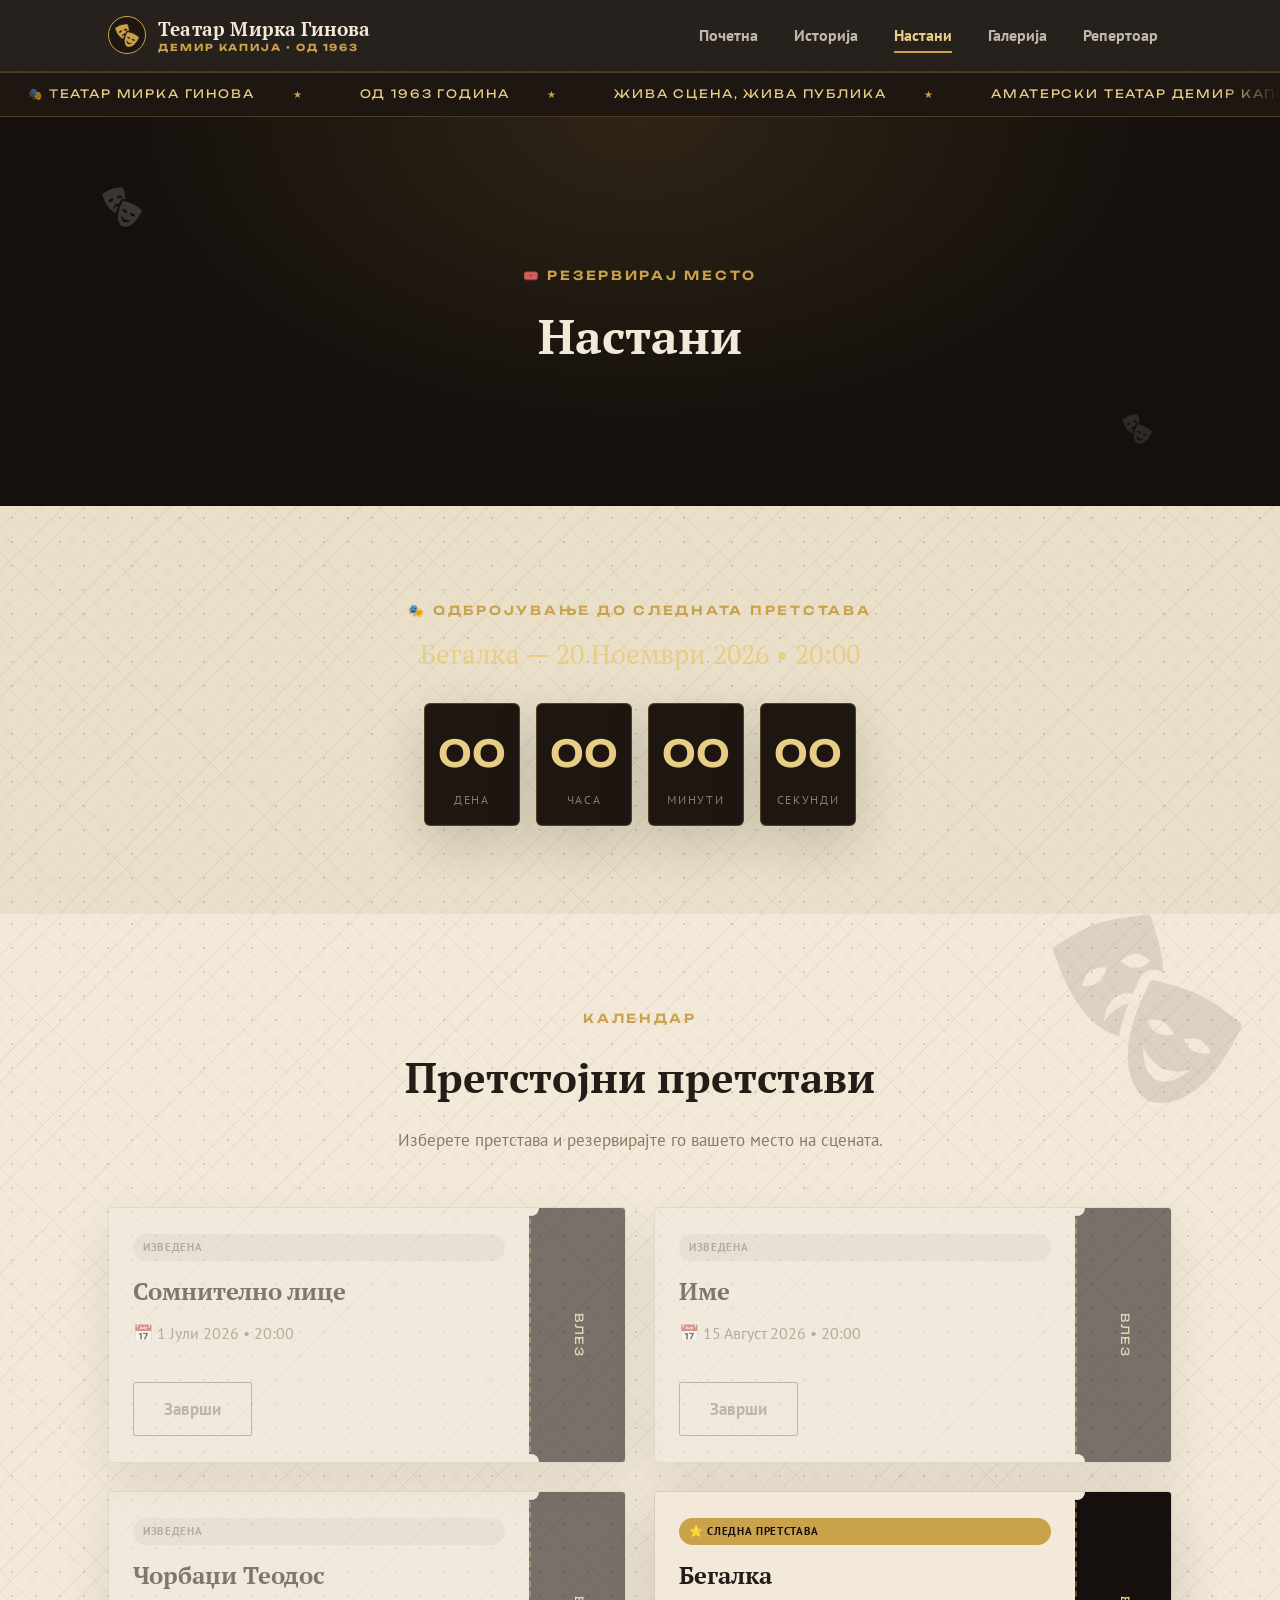
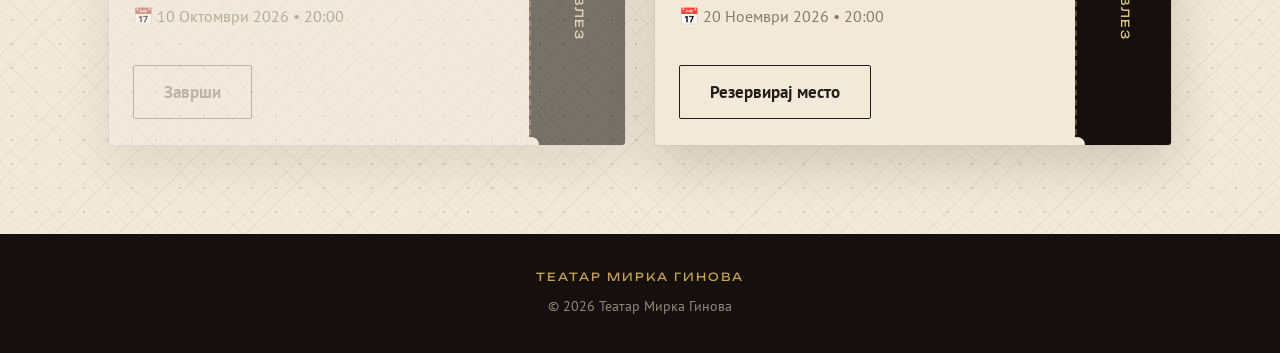
==== commit d46e860d: "Stronger background texture, real logo in header" ====
--- a/events.html
+++ b/events.html
@@ -20,7 +20,7 @@
 <header class="site-header">
   <div class="nav-wrap">
     <a class="brand" href="index.html">
-      <span class="brand-mark">МГ</span>
+      <span class="brand-mark"><img src="mask-icon-gold.png" alt="Лого на Театар Мирка Гинова"></span>
       <span class="brand-name">Театар Мирка Гинова<small>Демир Капија • од 1963</small></span>
     </a>
     <button class="nav-toggle" aria-label="Мени"><span></span><span></span><span></span></button>
--- a/style.css
+++ b/style.css
@@ -25,8 +25,11 @@
 body{
   margin:0;
   background-color:var(--cream);
-  background-image:radial-gradient(rgba(36,28,23,.065) 1.5px, transparent 1.5px);
-  background-size:26px 26px;
+  background-image:
+    radial-gradient(rgba(36,28,23,.14) 1.5px, transparent 1.5px),
+    repeating-linear-gradient(135deg, rgba(36,28,23,.045) 0px, rgba(36,28,23,.045) 1px, transparent 1px, transparent 15px),
+    repeating-linear-gradient(45deg, rgba(36,28,23,.03) 0px, rgba(36,28,23,.03) 1px, transparent 1px, transparent 15px);
+  background-size:24px 24px, auto, auto;
   color:var(--ink);
   font-family:'PT Sans', sans-serif;
   font-size:18px;
@@ -99,7 +102,11 @@
   display:flex; align-items:center; justify-content:center;
   color:var(--gold); font-family:'Unbounded',sans-serif; font-size:.85rem;
   flex-shrink:0;
-}
+  background:var(--stage-black-2);
+  overflow:hidden;
+  transition:width .3s ease, height .3s ease;
+}
+.brand-mark img{ width:64%; height:64%; object-fit:contain; }
 .brand-name{
   font-family:'PT Serif', serif; font-weight:700; font-size:1.2rem;
   color:var(--cream); letter-spacing:.01em; line-height:1.15;
@@ -219,10 +226,20 @@
 section{ padding:88px 0; }
 .section-alt{
   background-color:var(--cream-2);
-  background-image:radial-gradient(rgba(36,28,23,.065) 1.5px, transparent 1.5px);
-  background-size:26px 26px;
-}
-.section-dark{ background:var(--stage-black); color:var(--cream); }
+  background-image:
+    radial-gradient(rgba(36,28,23,.14) 1.5px, transparent 1.5px),
+    repeating-linear-gradient(135deg, rgba(36,28,23,.045) 0px, rgba(36,28,23,.045) 1px, transparent 1px, transparent 15px),
+    repeating-linear-gradient(45deg, rgba(36,28,23,.03) 0px, rgba(36,28,23,.03) 1px, transparent 1px, transparent 15px);
+  background-size:24px 24px, auto, auto;
+}
+.section-dark{
+  background-color:var(--stage-black);
+  color:var(--cream);
+  background-image:
+    radial-gradient(rgba(201,162,75,.09) 1.5px, transparent 1.5px),
+    repeating-linear-gradient(135deg, rgba(201,162,75,.035) 0px, rgba(201,162,75,.035) 1px, transparent 1px, transparent 16px);
+  background-size:24px 24px, auto;
+}
 .section-head{ text-align:center; max-width:680px; margin:0 auto 52px; }
 .section-head h2{ font-size:clamp(1.9rem,4vw,2.6rem); margin-top:10px; }
 .section-head p{ color:var(--muted); margin-top:12px; font-size:1.08rem; }
@@ -576,12 +593,12 @@
 
 /* ===================== WATERMARK ICONS (fill blank space) ===================== */
 .watermark{
-  position:absolute; pointer-events:none; z-index:0; opacity:.07;
+  position:absolute; pointer-events:none; z-index:0; opacity:.11;
   animation:float-drift 14s ease-in-out infinite;
 }
-.watermark.wm-lg{ width:170px; }
-.watermark.wm-md{ width:110px; }
-.watermark.wm-sm{ width:70px; }
+.watermark.wm-lg{ width:190px; }
+.watermark.wm-md{ width:130px; }
+.watermark.wm-sm{ width:80px; }
 section{ position:relative; }
 .about-grid, .contact-grid, .timeline, .ticket-grid, .repertoire-grid, .gallery-play-head, .section-head{ position:relative; z-index:1; }
 
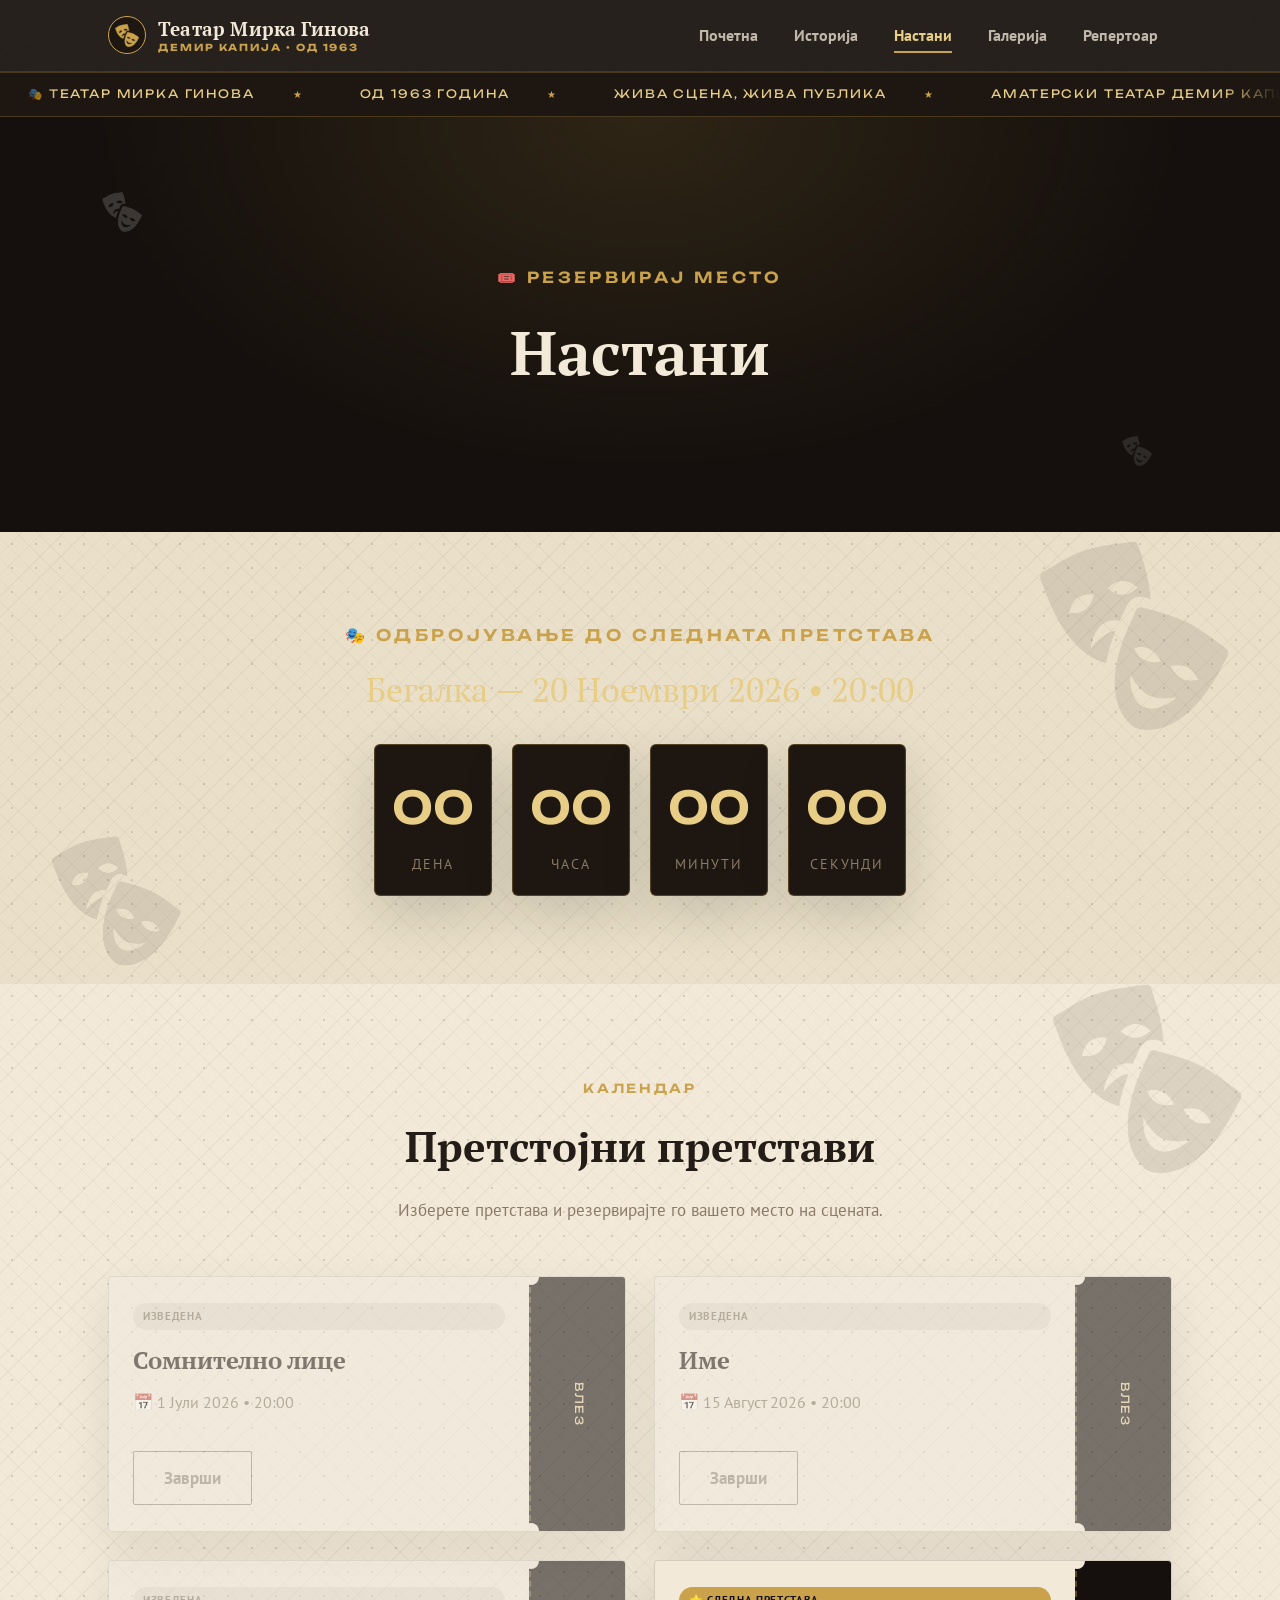
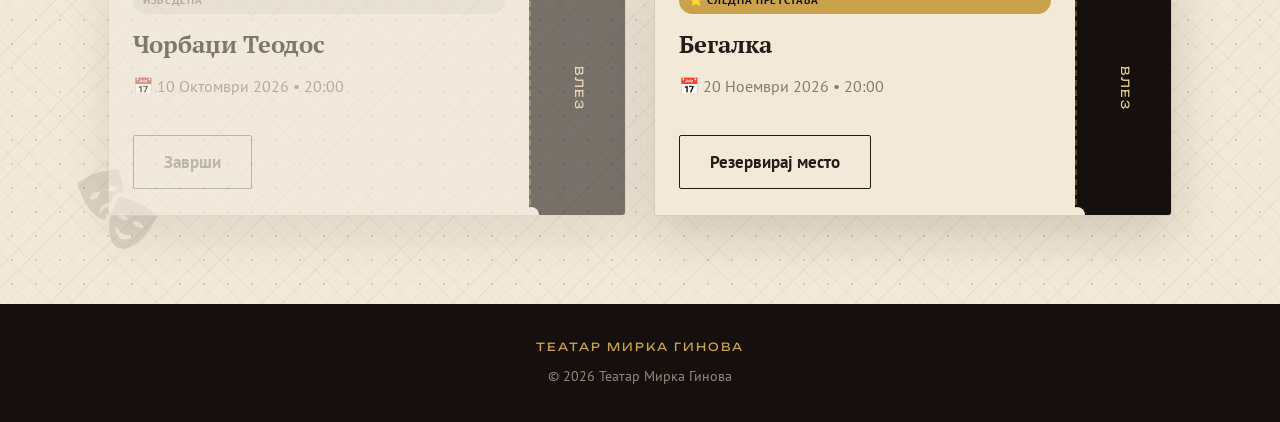
==== commit 9c4d0fa5: "Bigger countdown/title fonts, more background icons" ====
--- a/events.html
+++ b/events.html
@@ -53,6 +53,8 @@
 </section>
 
 <section data-countdown class="section-alt">
+  <img class="watermark wm-lg" src="mask-icon-ink.png" alt="" style="top:2%; right:4%;">
+  <img class="watermark wm-md m2" src="mask-icon-ink.png" alt="" style="bottom:4%; left:4%;">
   <div class="container countdown-panel reveal">
     <div class="countdown-title">
       <span class="eyebrow">🎭 Одбројување до следната претстава</span>
@@ -70,6 +72,7 @@
 <section>
   <div class="container">
     <img class="watermark wm-lg" src="mask-icon-ink.png" alt="" style="top:0; right:3%;">
+    <img class="watermark wm-sm m3" src="mask-icon-ink.png" alt="" style="bottom:6%; left:6%;">
     <div class="section-head reveal">
       <span class="eyebrow">Календар</span>
       <h2>Претстојни претстави</h2>
--- a/style.css
+++ b/style.css
@@ -220,7 +220,8 @@
 .hero-small .curtain{ width:22%; }
 .hero-small-content{ position:relative; z-index:2; color:var(--cream); padding:60px 24px 40px; }
 .hero-small .eyebrow{ display:block; margin-bottom:10px; }
-.hero-small h1{ color:var(--cream); font-size:clamp(2.1rem,4.5vw,3rem); }
+.hero-small h1{ color:var(--cream); font-size:clamp(2.6rem,5.5vw,3.8rem); }
+.hero-small .eyebrow{ font-size:.95rem; }
 
 /* ===================== SECTIONS ===================== */
 section{ padding:88px 0; }
@@ -295,10 +296,11 @@
   display:flex; flex-direction:column; align-items:center; gap:26px;
 }
 .countdown-title{ text-align:center; }
-.countdown-title .show-name{ font-family:'PT Serif',serif; font-size:1.7rem; color:var(--gold-light); margin-top:6px; }
-.countdown-grid{ display:flex; gap:16px; flex-wrap:wrap; justify-content:center; }
+.countdown-title .show-name{ font-family:'PT Serif',serif; font-size:2.1rem; color:var(--gold-light); margin-top:10px; }
+.countdown-title .eyebrow{ font-size:1rem; }
+.countdown-grid{ display:flex; gap:20px; flex-wrap:wrap; justify-content:center; }
 .flip{
-  width:96px; padding:18px 0 14px;
+  width:118px; padding:24px 0 18px;
   background:var(--stage-black-2);
   border:1px solid rgba(201,162,75,.3);
   border-radius:6px;
@@ -306,7 +308,7 @@
   box-shadow:inset 0 0 0 1px rgba(255,255,255,.02), var(--shadow-soft);
 }
 .flip .num{
-  font-family:'Unbounded', sans-serif; font-size:2.3rem; font-weight:600;
+  font-family:'Unbounded', sans-serif; font-size:2.8rem; font-weight:600;
   color:var(--gold-light);
   display:inline-block;
   transition:transform .25s ease, opacity .25s ease;
@@ -316,7 +318,7 @@
   0%{ transform:translateY(-6px) scale(.94); opacity:.4; }
   100%{ transform:translateY(0) scale(1); opacity:1; }
 }
-.flip .lbl{ display:block; margin-top:6px; font-size:.76rem; letter-spacing:.14em; text-transform:uppercase; color:var(--muted); }
+.flip .lbl{ display:block; margin-top:8px; font-size:.86rem; letter-spacing:.14em; text-transform:uppercase; color:var(--muted); }
 
 /* ===================== CONTACT ===================== */
 .contact-grid{ display:grid; grid-template-columns:repeat(3,1fr); gap:24px; }
@@ -599,7 +601,7 @@
 .watermark.wm-lg{ width:190px; }
 .watermark.wm-md{ width:130px; }
 .watermark.wm-sm{ width:80px; }
-section{ position:relative; }
+section{ position:relative; overflow:hidden; }
 .about-grid, .contact-grid, .timeline, .ticket-grid, .repertoire-grid, .gallery-play-head, .section-head{ position:relative; z-index:1; }
 
 /* ===================== FLOATING MASK DECORATIONS ===================== */
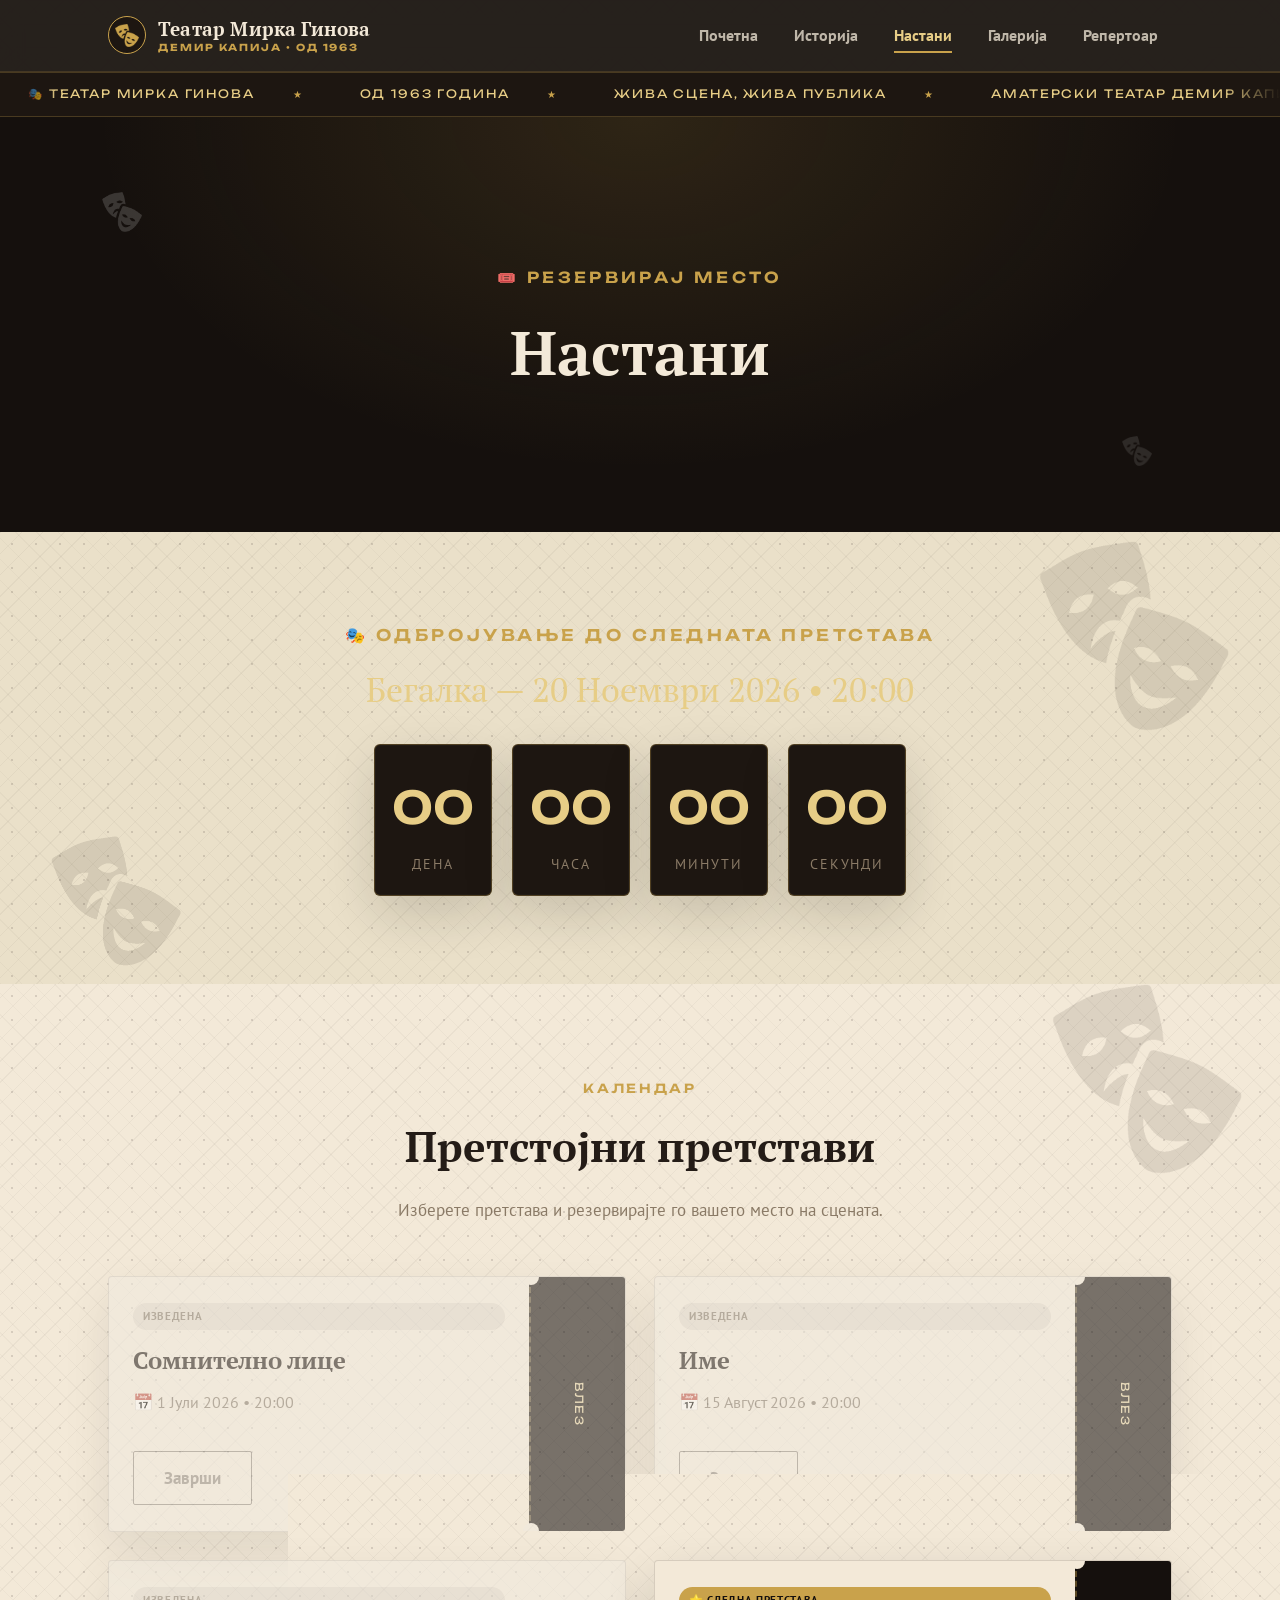
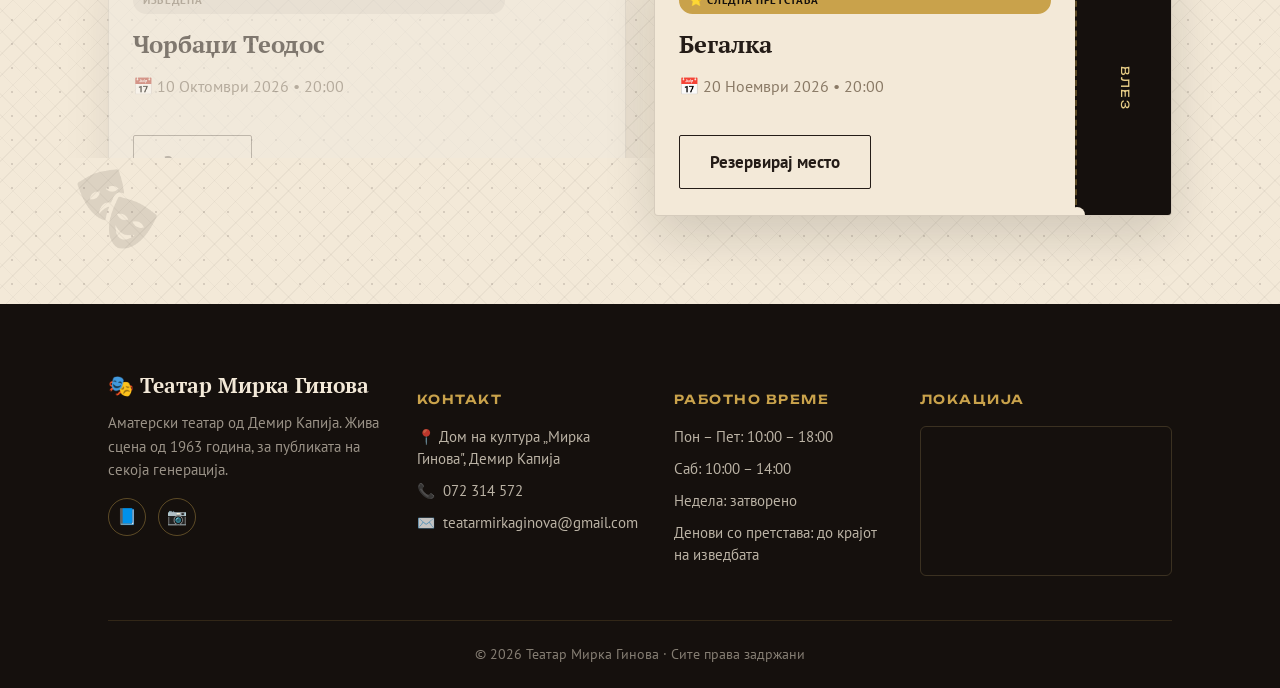
==== commit f530481d: "Cinematic hero, richer repertoire/gallery/footer, animation variety, mobile polish" ====
--- a/events.html
+++ b/events.html
@@ -137,8 +137,42 @@
 </div>
 
 <footer class="site-footer">
-  <span class="foot-mark">Театар Мирка Гинова</span>
-  © 2026 Театар Мирка Гинова
+  <div class="container">
+    <div class="footer-grid">
+      <div class="footer-col footer-brand">
+        <span class="foot-mark">🎭 Театар Мирка Гинова</span>
+        <p>Аматерски театар од Демир Капија. Жива сцена од 1963 година, за публиката на секоја генерација.</p>
+        <div class="footer-social">
+          <a href="https://facebook.com" target="_blank" rel="noopener" aria-label="Facebook">📘</a>
+          <a href="https://instagram.com" target="_blank" rel="noopener" aria-label="Instagram">📷</a>
+        </div>
+      </div>
+      <div class="footer-col">
+        <h5>Контакт</h5>
+        <ul>
+          <li>📍 Дом на култура „Мирка Гинова", Демир Капија</li>
+          <li>📞 <a href="tel:072314572">072 314 572</a></li>
+          <li>✉️ <a href="mailto:teatarmirkaginova@gmail.com">teatarmirkaginova@gmail.com</a></li>
+        </ul>
+      </div>
+      <div class="footer-col">
+        <h5>Работно време</h5>
+        <ul>
+          <li>Пон – Пет: 10:00 – 18:00</li>
+          <li>Саб: 10:00 – 14:00</li>
+          <li>Недела: затворено</li>
+          <li>Денови со претстава: до крајот на изведбата</li>
+        </ul>
+      </div>
+      <div class="footer-col">
+        <h5>Локација</h5>
+        <div class="footer-map">
+          <iframe src="https://www.google.com/maps?q=Демир%20Капија%2C%20Северна%20Македонија&output=embed" loading="lazy" referrerpolicy="no-referrer-when-downgrade" title="Локација на театарот"></iframe>
+        </div>
+      </div>
+    </div>
+    <div class="footer-bottom">© 2026 Театар Мирка Гинова · Сите права задржани</div>
+  </div>
 </footer>
 
 <script src="script.js"></script>
--- a/style.css
+++ b/style.css
@@ -145,10 +145,25 @@
     radial-gradient(ellipse at 50% 30%, rgba(201,162,75,.16), transparent 60%),
     var(--stage-black);
 }
+.hero-bg{
+  position:absolute; inset:0; z-index:0; overflow:hidden;
+}
+.hero-bg img{
+  width:100%; height:100%; object-fit:cover;
+  filter:brightness(.42) saturate(1.15) contrast(1.05);
+  animation:hero-kenburns 22s ease-in-out infinite alternate;
+  will-change:transform;
+}
+@keyframes hero-kenburns{
+  0%{ transform:scale(1) translate(0,0); }
+  100%{ transform:scale(1.12) translate(-1.5%, -1%); }
+}
 .hero-floor{
   position:absolute; inset:auto 0 0 0; height:35%;
   background:linear-gradient(to top, rgba(0,0,0,.55), transparent);
-}
+  z-index:1;
+}
+.spotlight{ z-index:1; }
 .spotlight{
   position:absolute; top:-20%; left:50%;
   width:900px; height:900px;
@@ -248,6 +263,10 @@
 .divider-gold{
   width:56px; height:2px; background:var(--gold); margin:14px auto 0; border-radius:2px;
 }
+
+/* image-specific reveal: clip-path wipe, distinct from card fade/slide */
+.img-reveal{ clip-path:inset(0 0 0 100%); transition:clip-path 1s var(--ease); }
+.img-reveal.in-view{ clip-path:inset(0 0 0 0%); }
 
 /* reveal-on-scroll */
 .reveal{ opacity:0; transform:translateY(26px); transition:opacity .8s var(--ease), transform .8s var(--ease); }
@@ -333,12 +352,44 @@
 .contact-card p, .contact-card a{ color:var(--muted); font-size:1.02rem; }
 .contact-card a:hover{ color:var(--curtain-2); }
 
-/* ===================== FOOTER ===================== */
+/* ===================== FOOTER (rich) ===================== */
 .site-footer{
-  background:var(--stage-black); color:rgba(243,233,216,.55);
-  padding:34px 0; text-align:center; font-size:.85rem;
-}
-.site-footer .foot-mark{ color:var(--gold); font-family:'Unbounded',sans-serif; font-size:.7rem; letter-spacing:.18em; text-transform:uppercase; display:block; margin-bottom:8px; }
+  background:var(--stage-black); color:rgba(243,233,216,.75);
+  padding:64px 0 0; font-size:.95rem;
+}
+.footer-grid{
+  display:grid; grid-template-columns:1.3fr 1fr 1fr 1.2fr; gap:36px;
+  padding-bottom:44px; border-bottom:1px solid rgba(201,162,75,.16);
+}
+.footer-col h5{
+  font-family:'Unbounded',sans-serif; font-size:.78rem; letter-spacing:.12em;
+  text-transform:uppercase; color:var(--gold); margin-bottom:16px; font-weight:600;
+}
+.footer-brand .foot-mark{
+  font-family:'PT Serif',serif; font-size:1.3rem; color:var(--cream); font-weight:700; display:block; margin-bottom:8px;
+}
+.footer-brand p{ color:rgba(243,233,216,.6); font-size:.92rem; line-height:1.6; margin:0; }
+.footer-col ul{ list-style:none; margin:0; padding:0; display:flex; flex-direction:column; gap:10px; }
+.footer-col ul li{ color:rgba(243,233,216,.75); font-size:.92rem; line-height:1.5; display:flex; gap:8px; }
+.footer-col ul li a{ color:rgba(243,233,216,.75); transition:color .3s ease; }
+.footer-col ul li a:hover{ color:var(--gold-light); }
+.footer-map{ border-radius:6px; overflow:hidden; border:1px solid rgba(201,162,75,.25); height:150px; filter:grayscale(.3) brightness(.9); transition:filter .3s ease; }
+.footer-map:hover{ filter:grayscale(0) brightness(1); }
+.footer-map iframe{ width:100%; height:100%; border:0; display:block; }
+.footer-social{ display:flex; gap:12px; margin-top:16px; }
+.footer-social a{
+  width:38px; height:38px; border-radius:50%; border:1.5px solid rgba(201,162,75,.4);
+  display:flex; align-items:center; justify-content:center; font-size:1rem;
+  color:var(--gold-light); transition:transform .3s var(--ease), background .3s ease, border-color .3s ease;
+}
+.footer-social a:hover{ background:var(--gold); color:var(--stage-black); transform:translateY(-3px); border-color:var(--gold); }
+.footer-bottom{ text-align:center; padding:22px 0; font-size:.85rem; color:rgba(243,233,216,.5); }
+@media (max-width:880px){
+  .footer-grid{ grid-template-columns:1fr 1fr; }
+}
+@media (max-width:560px){
+  .footer-grid{ grid-template-columns:1fr; }
+}
 
 /* ===================== TIMELINE (history) ===================== */
 .timeline{ position:relative; max-width:820px; margin:0 auto; }
@@ -458,13 +509,19 @@
 .gallery-thumb:hover .cap{ opacity:1; transform:translateY(0); }
 
 .lightbox-overlay{
-  position:fixed; inset:0; background:rgba(10,7,5,.94); z-index:600;
+  position:fixed; inset:0; background:rgba(10,7,5,.82);
+  backdrop-filter:blur(14px); -webkit-backdrop-filter:blur(14px);
+  z-index:600;
   display:flex; align-items:center; justify-content:center;
-  opacity:0; pointer-events:none; transition:opacity .3s ease;
+  opacity:0; pointer-events:none; transition:opacity .35s ease;
 }
 .lightbox-overlay.open{ opacity:1; pointer-events:auto; }
 .lightbox-img-wrap{ max-width:80vw; max-height:80vh; position:relative; }
-.lightbox-img-wrap img{ max-width:80vw; max-height:80vh; border-radius:4px; box-shadow:0 30px 80px rgba(0,0,0,.6); }
+.lightbox-img-wrap img{
+  max-width:80vw; max-height:80vh; border-radius:4px; box-shadow:0 30px 80px rgba(0,0,0,.6);
+  opacity:0; transform:scale(.97); transition:opacity .3s ease, transform .3s ease;
+}
+.lightbox-img-wrap img.show{ opacity:1; transform:scale(1); }
 .lightbox-nav{
   position:absolute; top:50%; transform:translateY(-50%);
   background:rgba(243,233,216,.1); border:1px solid rgba(243,233,216,.3); color:var(--cream);
@@ -482,21 +539,29 @@
 .lightbox-close:hover{ transform:rotate(90deg); }
 
 /* ===================== REPERTOIRE ===================== */
-.repertoire-grid{ display:grid; grid-template-columns:repeat(4,1fr); gap:24px; }
+.repertoire-grid{ display:grid; grid-template-columns:repeat(3,1fr); gap:28px; }
 .repertoire-card{
   background:var(--cream); border-radius:var(--radius); overflow:hidden;
   box-shadow:var(--shadow-soft); border:1px solid var(--line);
   transition:transform .4s var(--ease), box-shadow .4s var(--ease);
 }
-.repertoire-card:hover{ transform:translateY(-8px); box-shadow:0 26px 60px rgba(21,16,13,.2); }
-.repertoire-poster{ aspect-ratio:3/4; overflow:hidden; background:var(--stage-black-2); position:relative; }
+.repertoire-card:hover{ transform:scale(1.035) translateY(-6px); box-shadow:0 26px 60px rgba(21,16,13,.2); z-index:2; }
+.repertoire-poster{ aspect-ratio:2/3; overflow:hidden; background:var(--stage-black-2); position:relative; }
 .repertoire-poster img{ width:100%; height:100%; object-fit:cover; transition:transform .6s var(--ease); }
 .repertoire-card:hover .repertoire-poster img{ transform:scale(1.06); }
-.repertoire-body{ padding:20px; }
-.repertoire-body .badge{ display:inline-block; font-size:.68rem; font-weight:700; letter-spacing:.06em; padding:3px 9px; border-radius:20px; text-transform:uppercase; margin-bottom:10px; background:var(--gold); color:var(--stage-black); }
-.repertoire-body h3{ font-size:1.3rem; }
-.repertoire-body .meta{ color:var(--muted); font-size:.96rem; margin-top:8px; line-height:1.6; }
-.repertoire-body .meta b{ color:var(--ink); }
+.repertoire-body{ padding:22px; }
+.repertoire-body .badge{ display:inline-block; font-size:.7rem; font-weight:700; letter-spacing:.06em; padding:3px 10px; border-radius:20px; text-transform:uppercase; margin-bottom:10px; background:var(--gold); color:var(--stage-black); }
+.repertoire-body h3{ font-size:1.32rem; }
+.repertoire-meta-row{ display:flex; flex-wrap:wrap; gap:8px; margin-top:12px; }
+.repertoire-meta-row span{
+  display:inline-flex; align-items:center; gap:4px;
+  font-size:.82rem; font-weight:700; color:var(--ink);
+  background:var(--cream-2); border:1px solid var(--line);
+  padding:5px 10px; border-radius:20px;
+}
+.repertoire-meta-row .age-tag{ background:var(--curtain-2); color:var(--cream); border-color:var(--curtain-2); }
+.repertoire-body .people{ color:var(--muted); font-size:.92rem; margin-top:12px; line-height:1.5; }
+.repertoire-body .btn{ margin-top:16px; width:100%; justify-content:center; font-size:.92rem; padding:12px 20px; }
 
 /* ===================== RESPONSIVE ===================== */
 @media (max-width:880px){
@@ -506,25 +571,32 @@
   .ticket-grid{ grid-template-columns:1fr; }
   .repertoire-grid{ grid-template-columns:repeat(2,1fr); }
   .gallery-grid{ grid-template-columns:repeat(3,1fr); }
+  .watermark.wm-lg{ width:130px; }
   .nav-links{
     position:fixed; top:66px; left:0; right:0; bottom:0;
     background:var(--stage-black); flex-direction:column; padding:20px 28px;
     transform:translateX(100%); transition:transform .4s var(--ease);
   }
   .nav-links.open{ transform:translateX(0); }
-  .nav-links a{ font-size:1.1rem; padding:14px 4px; border-bottom:1px solid rgba(243,233,216,.08); }
+  .nav-links a{ font-size:1.15rem; padding:16px 4px; border-bottom:1px solid rgba(243,233,216,.08); }
   .nav-toggle{
-    display:flex; flex-direction:column; gap:5px; background:none; border:none; cursor:pointer; padding:8px;
+    display:flex; flex-direction:column; gap:5px; justify-content:center; align-items:center;
+    background:none; border:none; cursor:pointer; padding:10px; width:44px; height:44px;
   }
   .nav-toggle span{ width:22px; height:2px; background:var(--gold); transition:transform .3s ease, opacity .3s ease; }
   .lightbox-prev{ left:10px; }
   .lightbox-next{ right:10px; }
+  .btn{ min-height:46px; }
 }
 @media (max-width:560px){
   .gallery-grid{ grid-template-columns:repeat(2,1fr); }
   .repertoire-grid{ grid-template-columns:1fr; }
   .flip{ width:74px; padding:12px 0 10px; }
-  .flip .num{ font-size:1.5rem; }
+  .flip .num{ font-size:1.6rem; }
+  .flip .lbl{ font-size:.6rem; letter-spacing:.08em; }
+  .watermark.wm-lg, .watermark.wm-md{ width:0; height:0; opacity:0; }
+  .repertoire-meta-row span{ font-size:.76rem; padding:4px 8px; }
+  .hero-ctas .btn{ width:100%; justify-content:center; }
 }
 
 /* ===================== SCROLL PROGRESS BAR ===================== */
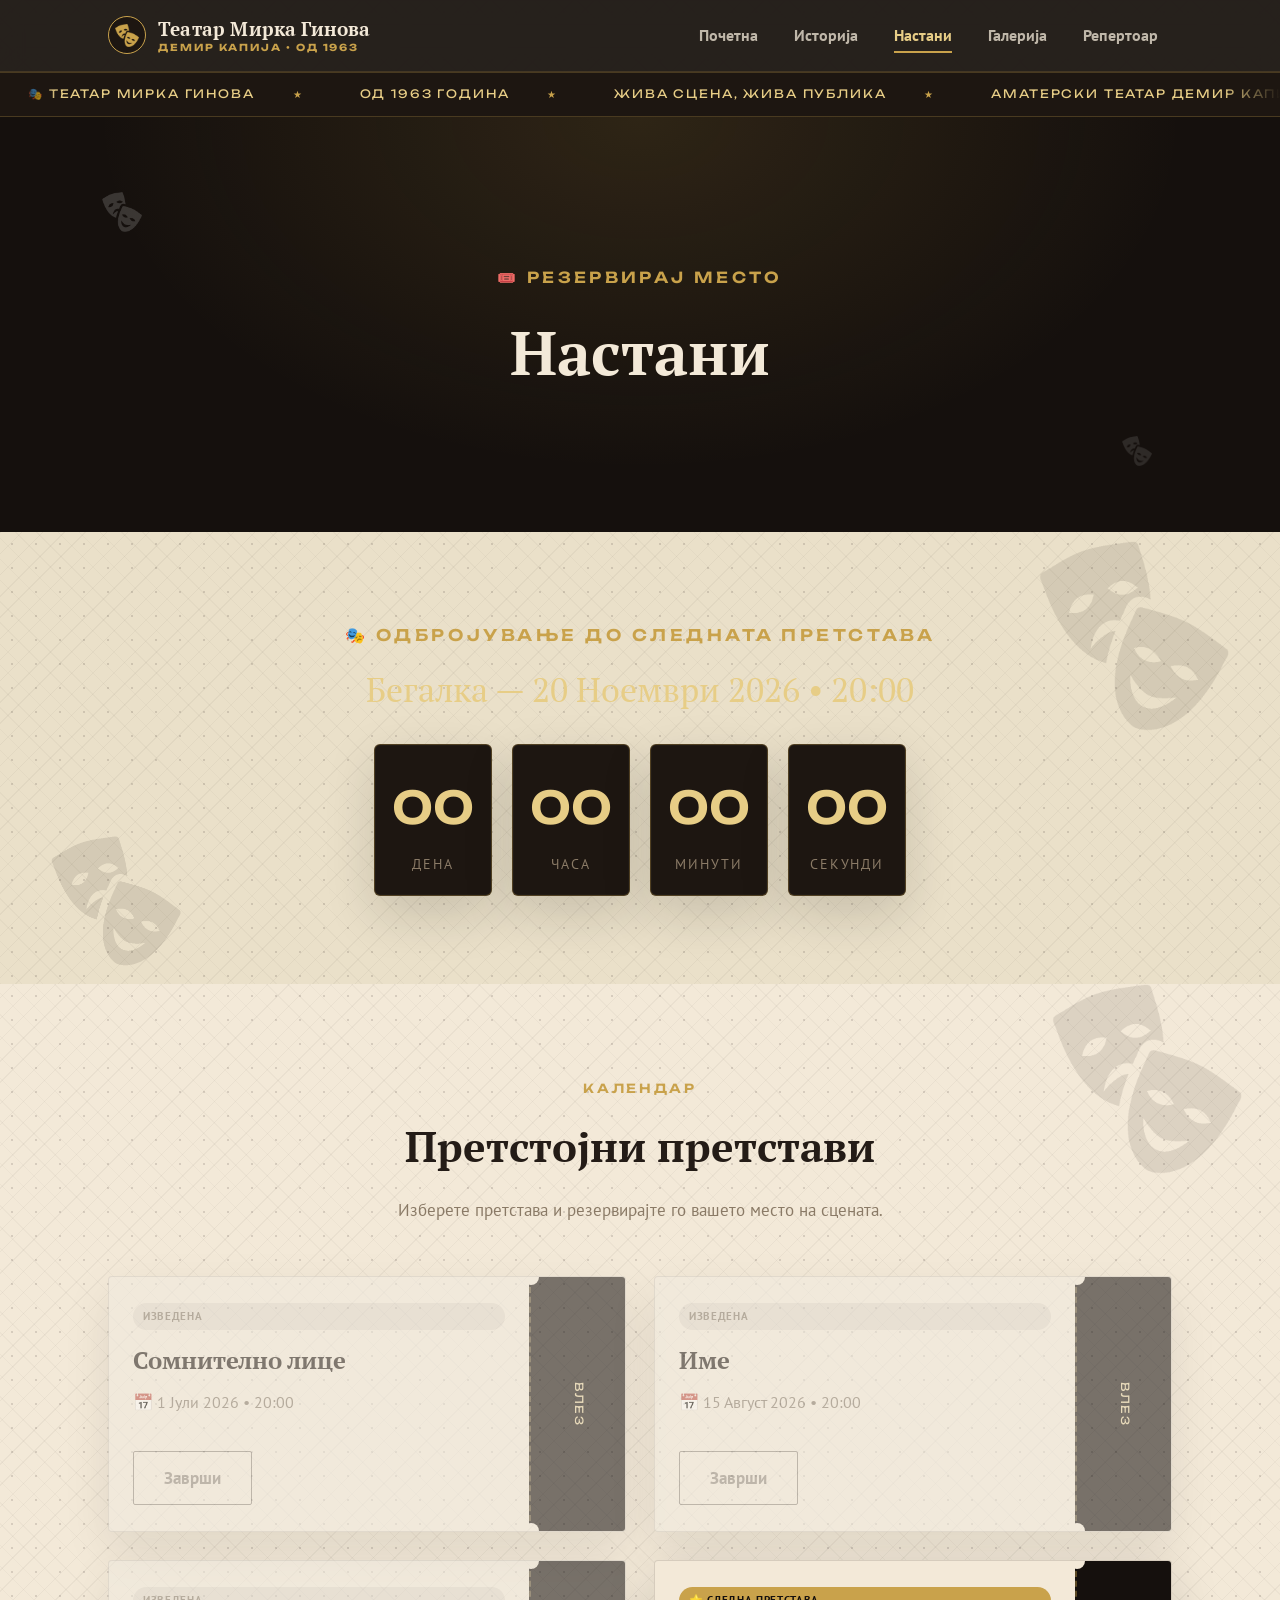
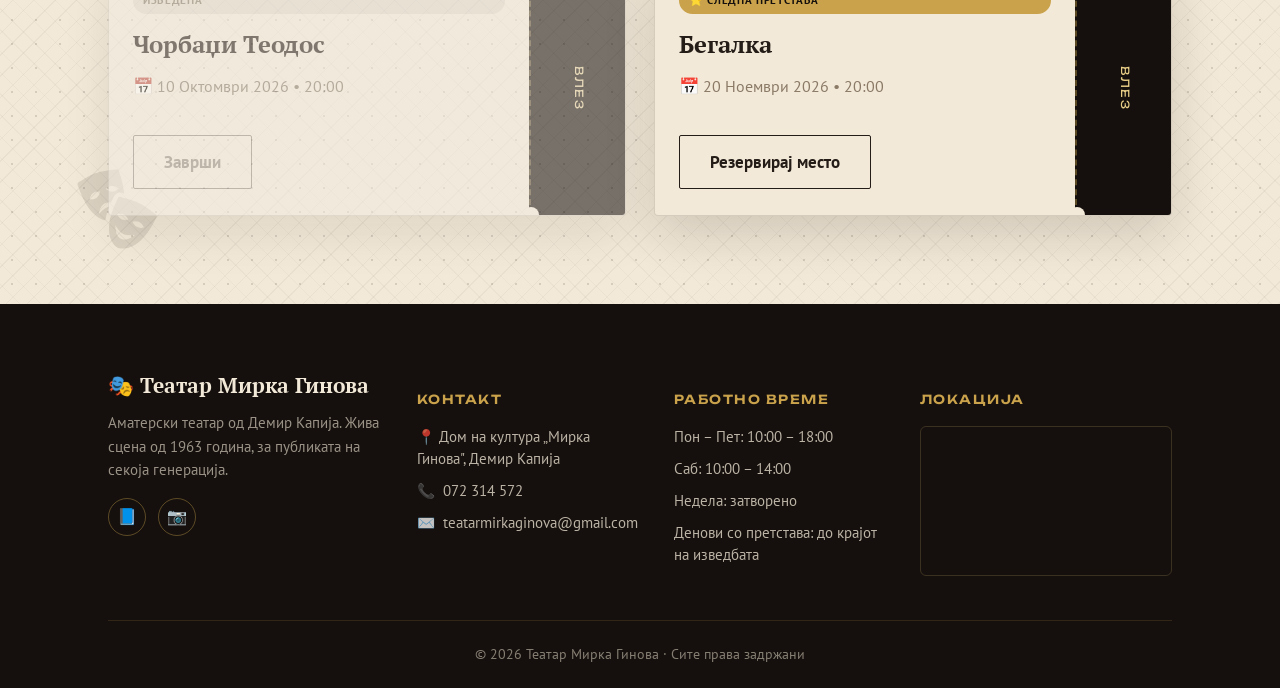
==== commit 771f93cd: "Add SEO structure" ====
--- a/events.html
+++ b/events.html
@@ -3,15 +3,167 @@
 <head>
 <meta charset="UTF-8">
 <meta name="viewport" content="width=device-width, initial-scale=1.0">
-<title>Настани | Театар Мирка Гинова</title>
-<meta name="description" content="Официјален вебсајт на Театар Мирка Гинова. Настани, историја, галерија и културни активности.">
+<title>Настани и претстави | Театар Мирка Гинова</title>
+<meta name="description" content="Претстојни претстави на Театар Мирка Гинова во Демир Капија. Погледнете датуми и часови и резервирајте го вашето место.">
 <link rel="icon" type="image/png" sizes="512x512" href="favicon-512.png">
 <link rel="icon" type="image/png" sizes="192x192" href="favicon-192.png">
 <link rel="icon" type="image/png" sizes="32x32" href="favicon-32.png">
 <link rel="icon" type="image/png" sizes="16x16" href="favicon-16.png">
 <link rel="apple-touch-icon" href="favicon-180.png">
 <link rel="icon" href="favicon.ico">
+<link rel="canonical" href="https://teatarmirkaginova.vercel.app/events.html">
+<meta name="theme-color" content="#15100D">
+<meta property="og:type" content="website">
+<meta property="og:site_name" content="Театар Мирка Гинова">
+<meta property="og:locale" content="mk_MK">
+<meta property="og:title" content="Настани и претстави | Театар Мирка Гинова">
+<meta property="og:description" content="Претстојни претстави на Театар Мирка Гинова во Демир Капија. Погледнете датуми и часови и резервирајте го вашето место.">
+<meta property="og:image" content="https://i.imgur.com/tZALHaf.jpeg">
+<meta property="og:url" content="https://teatarmirkaginova.vercel.app/events.html">
+<meta name="twitter:card" content="summary_large_image">
+<meta name="twitter:title" content="Настани и претстави | Театар Мирка Гинова">
+<meta name="twitter:description" content="Претстојни претстави на Театар Мирка Гинова во Демир Капија. Погледнете датуми и часови и резервирајте го вашето место.">
+<meta name="twitter:image" content="https://i.imgur.com/tZALHaf.jpeg">
 <link rel="stylesheet" href="style.css">
+<script type="application/ld+json">
+{
+  "@context": "https://schema.org",
+  "@type": "PerformingGroup",
+  "name": "Театар Мирка Гинова",
+  "alternateName": "Аматерски театар Мирка Гинова",
+  "url": "https://teatarmirkaginova.vercel.app/",
+  "logo": "https://teatarmirkaginova.vercel.app/favicon-512.png",
+  "image": "https://i.imgur.com/WejJasG.jpeg",
+  "description": "Аматерски театар од Демир Капија, основан во 1963 година.",
+  "foundingDate": "1963",
+  "address": {
+    "@type": "PostalAddress",
+    "streetAddress": "Дом на култура „Мирка Гинова\"",
+    "addressLocality": "Демир Капија",
+    "addressCountry": "MK"
+  },
+  "telephone": "+389-72-314-572",
+  "email": "teatarmirkaginova@gmail.com",
+  "sameAs": [
+    "https://facebook.com",
+    "https://instagram.com"
+  ]
+}
+</script>
+<script type="application/ld+json">
+{
+  "@context": "https://schema.org",
+  "@type": "BreadcrumbList",
+  "itemListElement": [
+    {"@type":"ListItem","position":1,"name":"Почетна","item":"https://teatarmirkaginova.vercel.app/"},
+    {"@type":"ListItem","position":2,"name":"Настани","item":"https://teatarmirkaginova.vercel.app/events.html"}
+  ]
+}
+</script>
+<script type="application/ld+json">
+[
+  {
+    "@context": "https://schema.org",
+    "@type": "TheaterEvent",
+    "name": "Сомнително лице",
+    "startDate": "2026-07-01T20:00:00+02:00",
+    "duration": "PT1H35M",
+    "location": {
+      "@type": "Place",
+      "name": "Дом на култура \"Мирка Гинова\"",
+      "address": {
+        "@type": "PostalAddress",
+        "addressLocality": "Демир Капија",
+        "addressCountry": "MK"
+      }
+    },
+    "performer": {"@type": "PerformingGroup", "name": "Театар Мирка Гинова"},
+    "director": {"@type": "Person", "name": "Томе Атанасов"},
+    "offers": {
+      "@type": "Offer",
+      "url": "https://teatarmirkaginova.vercel.app/events.html",
+      "availability": "https://schema.org/InStock",
+      "price": "0",
+      "priceCurrency": "MKD"
+    }
+  },
+  {
+    "@context": "https://schema.org",
+    "@type": "TheaterEvent",
+    "name": "Име",
+    "startDate": "2026-08-15T20:00:00+02:00",
+    "duration": "PT1H40M",
+    "location": {
+      "@type": "Place",
+      "name": "Дом на култура \"Мирка Гинова\"",
+      "address": {
+        "@type": "PostalAddress",
+        "addressLocality": "Демир Капија",
+        "addressCountry": "MK"
+      }
+    },
+    "performer": {"@type": "PerformingGroup", "name": "Театар Мирка Гинова"},
+    "director": {"@type": "Person", "name": "Марко Стојанов"},
+    "offers": {
+      "@type": "Offer",
+      "url": "https://teatarmirkaginova.vercel.app/events.html",
+      "availability": "https://schema.org/InStock",
+      "price": "0",
+      "priceCurrency": "MKD"
+    }
+  },
+  {
+    "@context": "https://schema.org",
+    "@type": "TheaterEvent",
+    "name": "Чорбаџи Теодос",
+    "startDate": "2026-10-10T20:00:00+02:00",
+    "duration": "PT1H50M",
+    "location": {
+      "@type": "Place",
+      "name": "Дом на култура \"Мирка Гинова\"",
+      "address": {
+        "@type": "PostalAddress",
+        "addressLocality": "Демир Капија",
+        "addressCountry": "MK"
+      }
+    },
+    "performer": {"@type": "PerformingGroup", "name": "Театар Мирка Гинова"},
+    "director": {"@type": "Person", "name": "Томе Атанасов"},
+    "offers": {
+      "@type": "Offer",
+      "url": "https://teatarmirkaginova.vercel.app/events.html",
+      "availability": "https://schema.org/InStock",
+      "price": "0",
+      "priceCurrency": "MKD"
+    }
+  },
+  {
+    "@context": "https://schema.org",
+    "@type": "TheaterEvent",
+    "name": "Бегалка",
+    "startDate": "2026-11-20T20:00:00+02:00",
+    "duration": "PT1H30M",
+    "location": {
+      "@type": "Place",
+      "name": "Дом на култура \"Мирка Гинова\"",
+      "address": {
+        "@type": "PostalAddress",
+        "addressLocality": "Демир Капија",
+        "addressCountry": "MK"
+      }
+    },
+    "performer": {"@type": "PerformingGroup", "name": "Театар Мирка Гинова"},
+    "director": {"@type": "Person", "name": "Виктор Андонов"},
+    "offers": {
+      "@type": "Offer",
+      "url": "https://teatarmirkaginova.vercel.app/events.html",
+      "availability": "https://schema.org/InStock",
+      "price": "0",
+      "priceCurrency": "MKD"
+    }
+  }
+]
+</script>
 </head>
 <body>
 <div class="scroll-progress"></div>
--- a/style.css
+++ b/style.css
@@ -145,23 +145,38 @@
     radial-gradient(ellipse at 50% 30%, rgba(201,162,75,.16), transparent 60%),
     var(--stage-black);
 }
-.hero-bg{
-  position:absolute; inset:0; z-index:0; overflow:hidden;
-}
-.hero-bg img{
-  width:100%; height:100%; object-fit:cover;
-  filter:brightness(.42) saturate(1.15) contrast(1.05);
-  animation:hero-kenburns 22s ease-in-out infinite alternate;
-  will-change:transform;
-}
-@keyframes hero-kenburns{
-  0%{ transform:scale(1) translate(0,0); }
-  100%{ transform:scale(1.12) translate(-1.5%, -1%); }
-}
 .hero-floor{
   position:absolute; inset:auto 0 0 0; height:35%;
   background:linear-gradient(to top, rgba(0,0,0,.55), transparent);
   z-index:1;
+}
+/* Animated stage-light beams sweeping slowly, like searchlights finding the actor */
+.beam-wrap{ position:absolute; inset:0; z-index:0; overflow:hidden; }
+.beam{
+  position:absolute; top:-10%; width:220px; height:140%;
+  background:linear-gradient(to bottom, rgba(231,205,134,.22), rgba(231,205,134,0) 75%);
+  filter:blur(2px);
+  transform-origin:top center;
+  animation:beam-sweep 10s ease-in-out infinite;
+}
+.beam-1{ left:8%; animation-delay:0s; }
+.beam-2{ left:42%; animation-delay:-3.5s; background:linear-gradient(to bottom, rgba(201,162,75,.16), rgba(201,162,75,0) 75%); }
+.beam-3{ left:74%; animation-delay:-7s; }
+@keyframes beam-sweep{
+  0%,100%{ transform:rotate(-9deg); opacity:.55; }
+  50%{ transform:rotate(9deg); opacity:.9; }
+}
+/* Drifting dust motes catching the light */
+.dust{
+  position:absolute; border-radius:50%;
+  background:var(--gold-light); opacity:0;
+  animation:dust-rise linear infinite;
+}
+@keyframes dust-rise{
+  0%{ transform:translateY(0) translateX(0); opacity:0; }
+  10%{ opacity:.5; }
+  90%{ opacity:.35; }
+  100%{ transform:translateY(-320px) translateX(18px); opacity:0; }
 }
 .spotlight{ z-index:1; }
 .spotlight{
@@ -264,9 +279,9 @@
   width:56px; height:2px; background:var(--gold); margin:14px auto 0; border-radius:2px;
 }
 
-/* image-specific reveal: clip-path wipe, distinct from card fade/slide */
-.img-reveal{ clip-path:inset(0 0 0 100%); transition:clip-path 1s var(--ease); }
-.img-reveal.in-view{ clip-path:inset(0 0 0 0%); }
+/* image-specific reveal: fade + gentle zoom-out, distinct from card fade/slide/tilt */
+.img-reveal{ opacity:0; transform:scale(1.06); transition:opacity .8s var(--ease), transform .9s var(--ease); }
+.img-reveal.in-view{ opacity:1; transform:scale(1); }
 
 /* reveal-on-scroll */
 .reveal{ opacity:0; transform:translateY(26px); transition:opacity .8s var(--ease), transform .8s var(--ease); }
